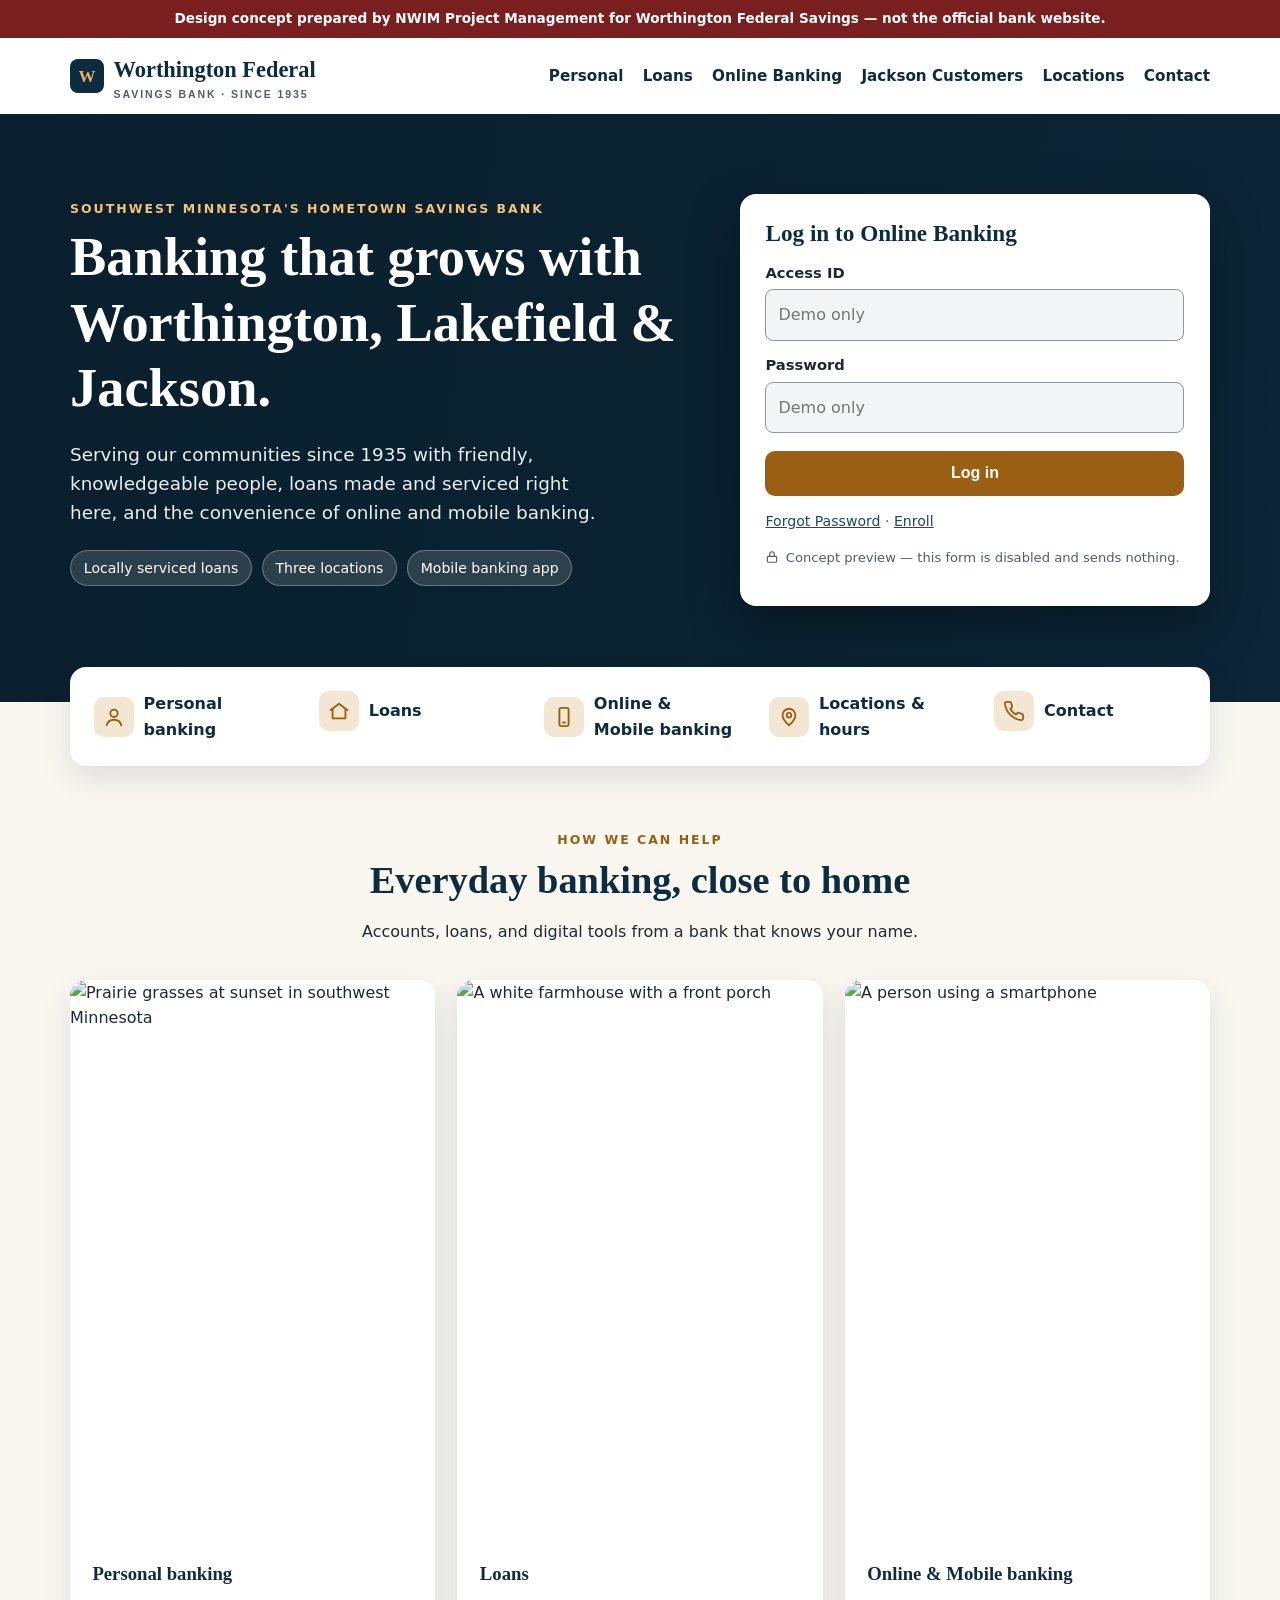
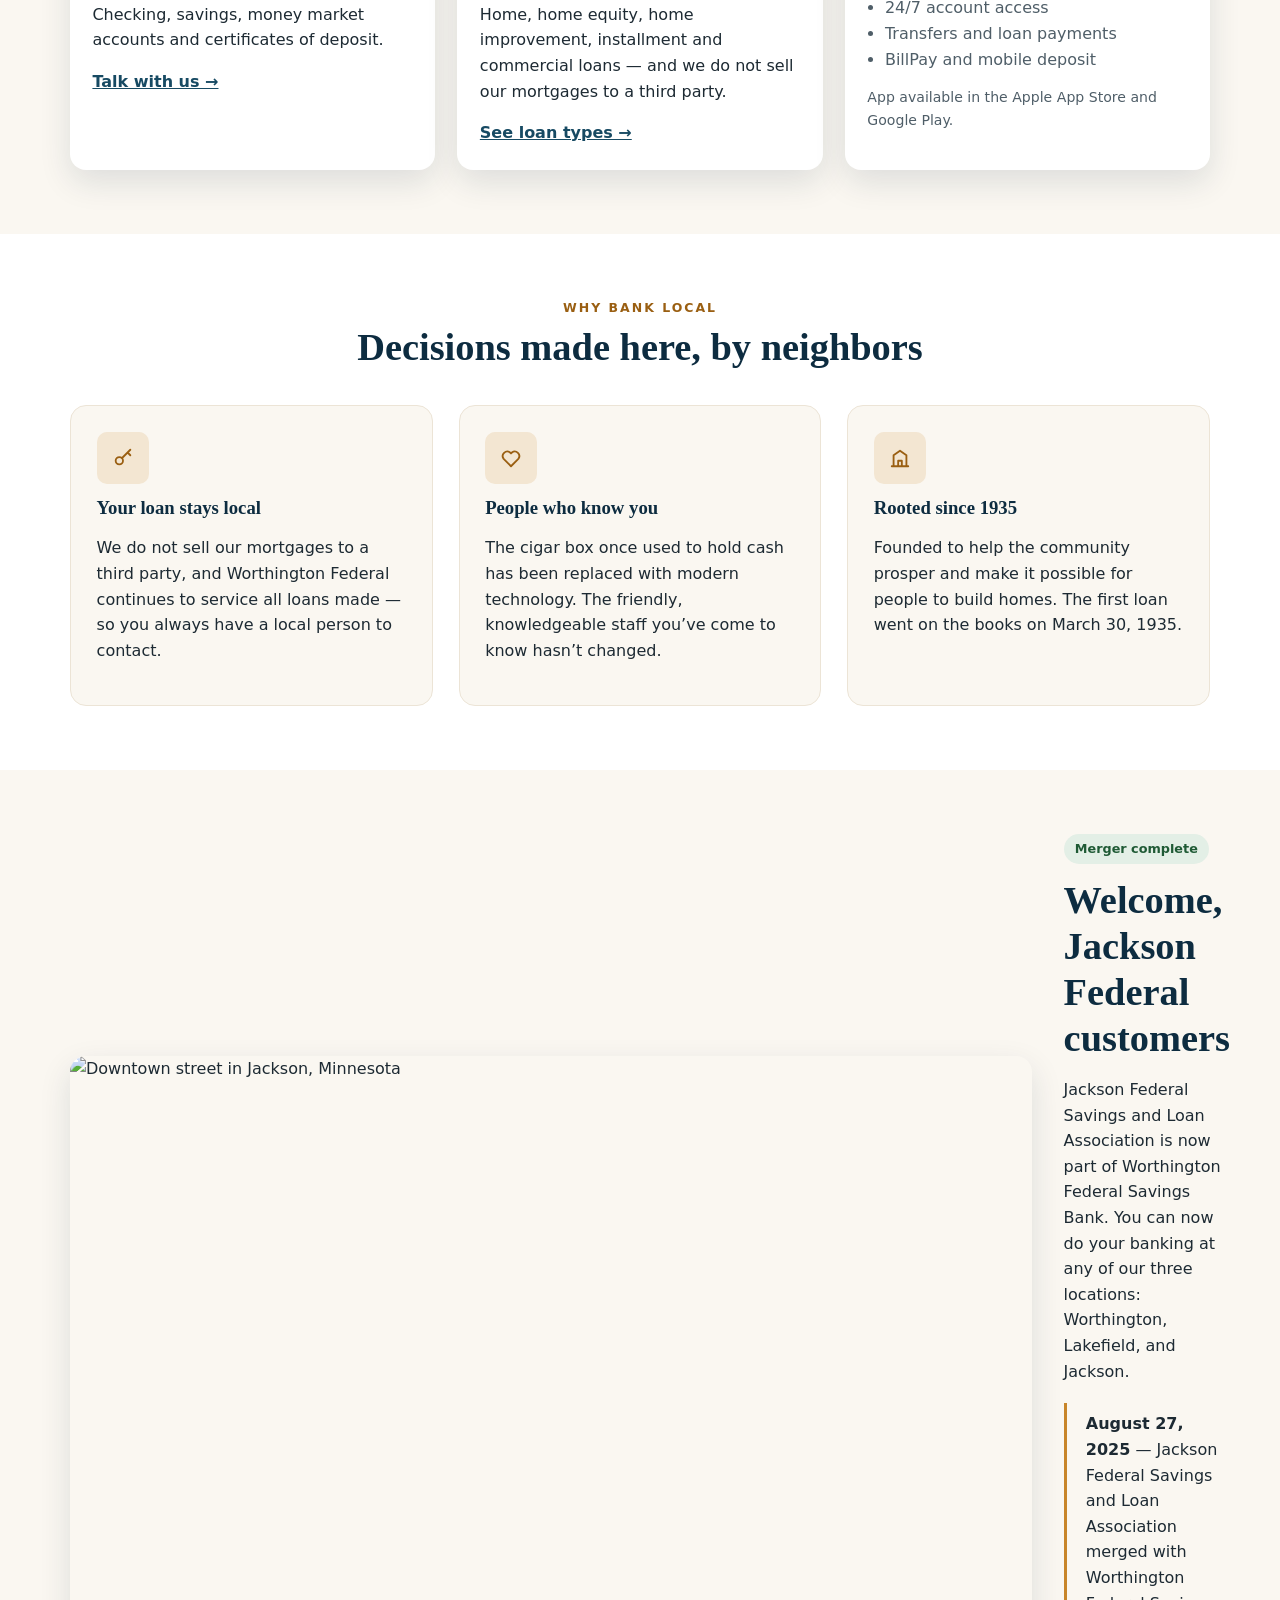
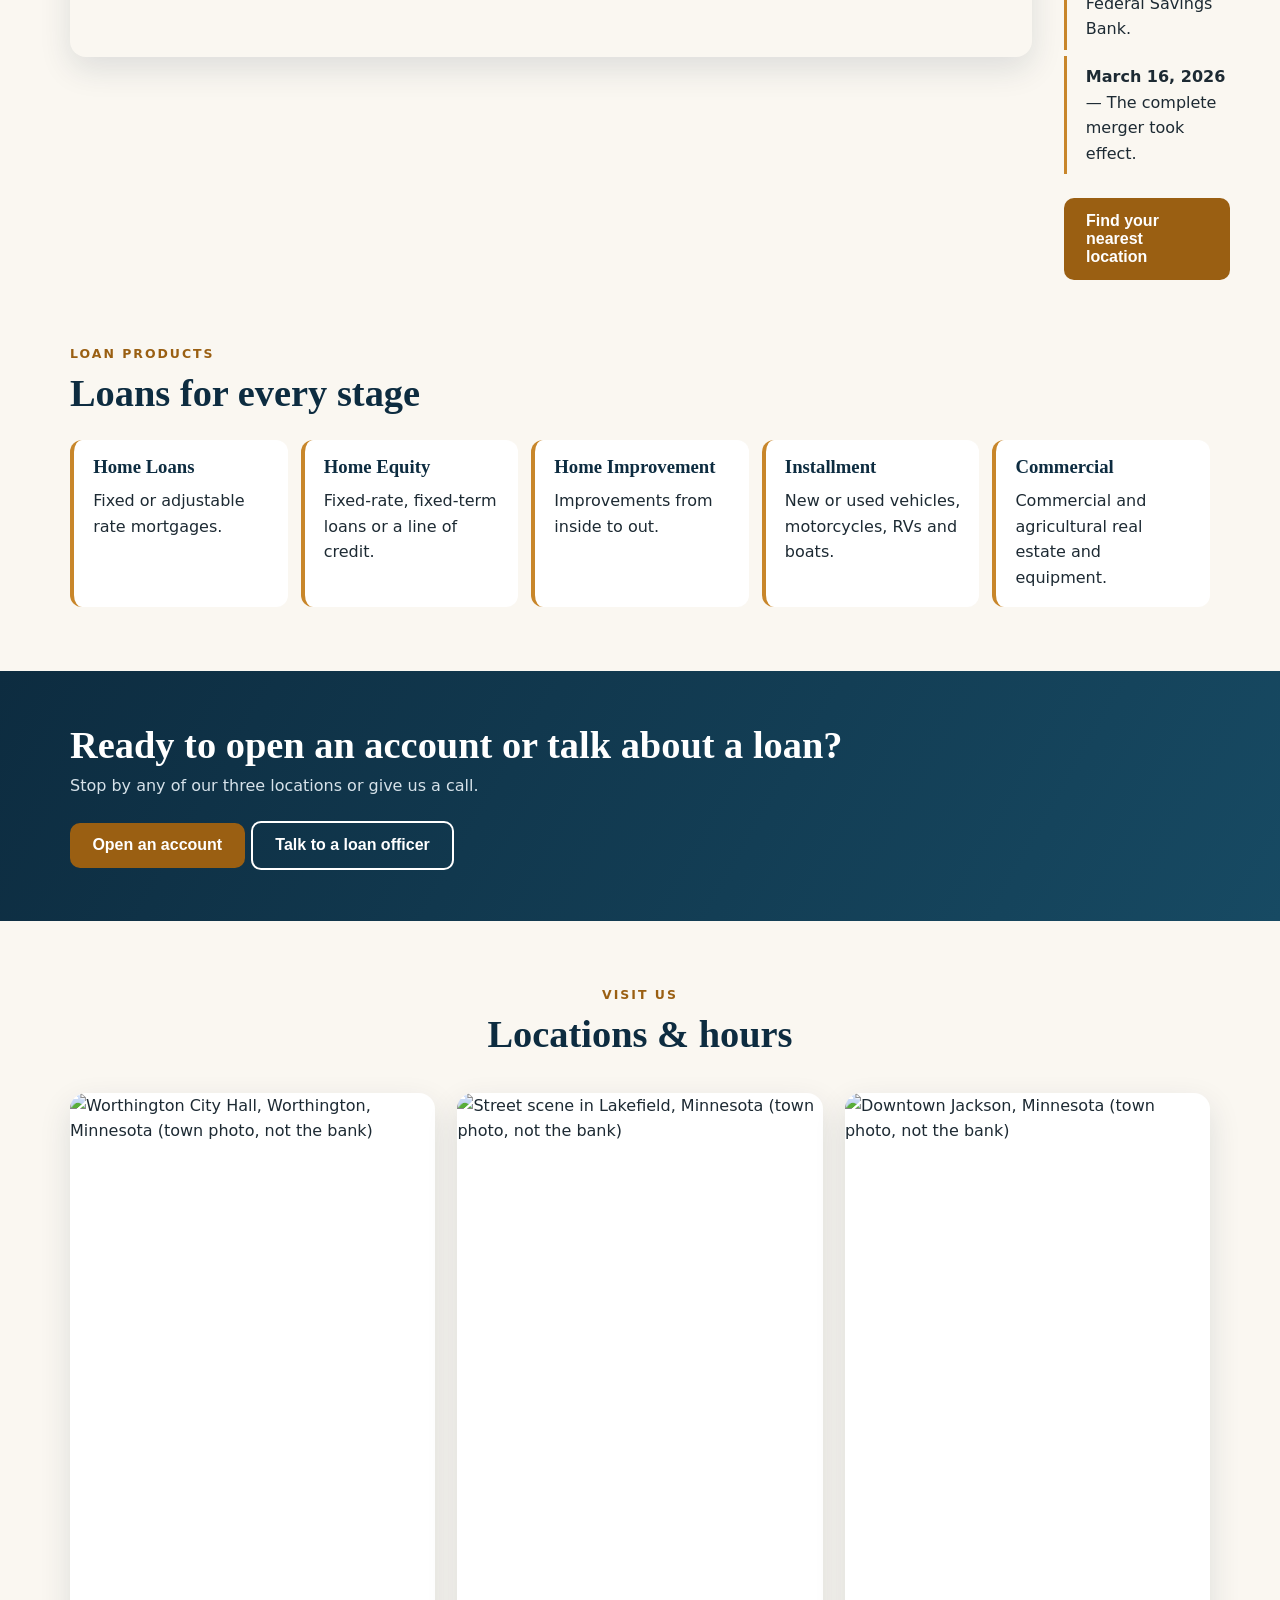
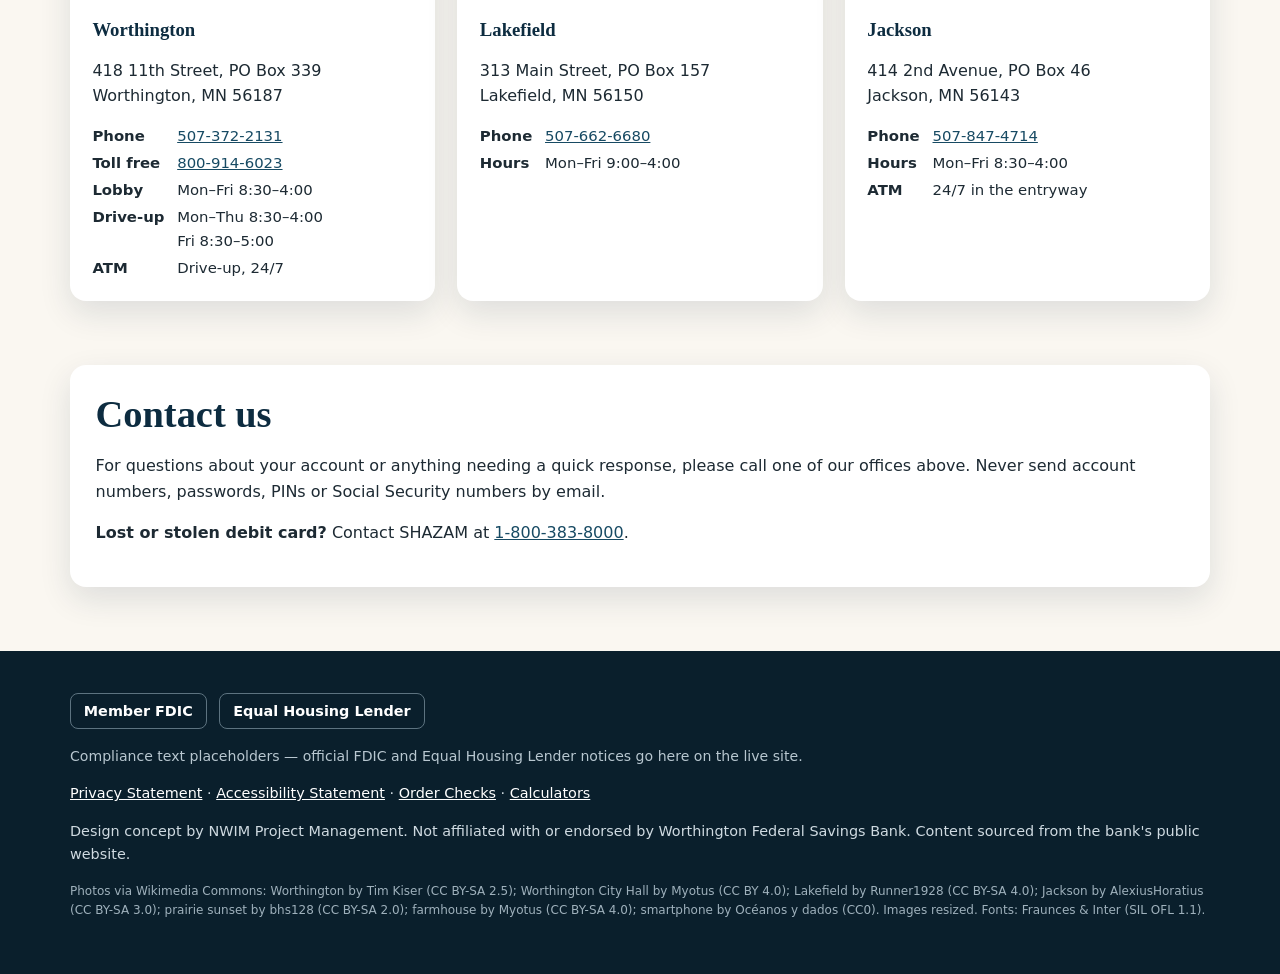
==== index.html @ 4e434bd3 "Add Worthington Federal Savings static design concept Static site (no build step): page, styles, dem" ====
<!doctype html><html lang="en"><head><meta charset="utf-8"><meta name="viewport" content="width=device-width,initial-scale=1">
<meta name="robots" content="noindex,nofollow"><title>Worthington Federal Savings Bank — Design Concept</title>
<link rel="preload" href="fonts/fraunces-700.woff2" as="font" type="font/woff2" crossorigin><link rel="stylesheet" href="style.css"></head><body>
<div class="concept" role="note">Design concept prepared by NWIM Project Management for Worthington Federal Savings — not the official bank website.</div>
<header><div class="wrap"><a class="mark" href="#top"><svg width="34" height="34" viewBox="0 0 34 34" aria-hidden="true"><rect width="34" height="34" rx="8" fill="#0d2c40"/><text x="17" y="23" text-anchor="middle" font-family="Georgia,serif" font-size="17" font-weight="700" fill="#e9b25c">W</text></svg><span>Worthington Federal<small>Savings Bank · Since 1935</small></span></a>
<nav aria-label="Main"><a href="#personal">Personal</a><a href="#loans">Loans</a><a href="#online">Online Banking</a><a href="#jackson">Jackson Customers</a><a href="#locations">Locations</a><a href="#contact">Contact</a></nav></div></header>
<main id="top">
<div class="hero"><div class="wrap"><div><p class="eyebrow">Southwest Minnesota's hometown savings bank</p><h1>Banking that grows with Worthington, Lakefield &amp; Jackson.</h1>
<p class="lead">Serving our communities since 1935 with friendly, knowledgeable people, loans made and serviced right here, and the convenience of online and mobile banking.</p>
<ul class="pills"><li>Locally serviced loans</li><li>Three locations</li><li>Mobile banking app</li></ul></div>
<form class="card" id="login" aria-labelledby="lh" action="#" autocomplete="off" novalidate><h2 id="lh">Log in to Online Banking</h2>
<label for="aid">Access ID</label><input id="aid" name="aid" disabled placeholder="Demo only">
<label for="pw">Password</label><input id="pw" type="password" disabled placeholder="Demo only">
<button type="submit">Log in</button>
<p class="msg" id="msg" role="status" hidden>Demo only — in the live site this connects to your existing online banking provider.</p>
<p class="small"><a href="#online">Forgot Password</a> · <a href="#online">Enroll</a></p>
<p class="lock"><svg width="14" height="14" viewBox="0 0 24 24" fill="none" stroke="currentColor" stroke-width="2" aria-hidden="true"><rect x="4" y="11" width="16" height="10" rx="2"/><path d="M8 11V7a4 4 0 018 0v4"/></svg>Concept preview — this form is disabled and sends nothing.</p></form></div></div>
<section class="quick" aria-label="Quick links"><div class="wrap"><ul>
<li><a href="#personal"><span class="ic" aria-hidden="true"><svg width="22" height="22" viewBox="0 0 24 24" fill="none" stroke="currentColor" stroke-width="2" stroke-linecap="round" stroke-linejoin="round"><circle cx="12" cy="8" r="4"/><path d="M4 21c1-4 4-6 8-6s7 2 8 6"/></svg></span>Personal banking</a></li><li><a href="#loans"><span class="ic" aria-hidden="true"><svg width="22" height="22" viewBox="0 0 24 24" fill="none" stroke="currentColor" stroke-width="2" stroke-linecap="round" stroke-linejoin="round"><path d="M3 11l9-7 9 7"/><path d="M5 10v10h14V10"/></svg></span>Loans</a></li><li><a href="#online"><span class="ic" aria-hidden="true"><svg width="22" height="22" viewBox="0 0 24 24" fill="none" stroke="currentColor" stroke-width="2" stroke-linecap="round" stroke-linejoin="round"><rect x="7" y="2" width="10" height="20" rx="2"/><path d="M11 18h2"/></svg></span>Online &amp; Mobile banking</a></li><li><a href="#locations"><span class="ic" aria-hidden="true"><svg width="22" height="22" viewBox="0 0 24 24" fill="none" stroke="currentColor" stroke-width="2" stroke-linecap="round" stroke-linejoin="round"><path d="M12 21s-7-6-7-11a7 7 0 0114 0c0 5-7 11-7 11z"/><circle cx="12" cy="10" r="2.5"/></svg></span>Locations &amp; hours</a></li><li><a href="#contact"><span class="ic" aria-hidden="true"><svg width="22" height="22" viewBox="0 0 24 24" fill="none" stroke="currentColor" stroke-width="2" stroke-linecap="round" stroke-linejoin="round"><path d="M22 16.9v3a2 2 0 01-2.2 2 19.8 19.8 0 01-8.6-3.1 19.5 19.5 0 01-6-6A19.8 19.8 0 012.1 4.2 2 2 0 014.1 2h3a2 2 0 012 1.7c.1.9.4 1.8.7 2.7a2 2 0 01-.5 2.1L8 9.8a16 16 0 006 6l1.3-1.3a2 2 0 012.1-.4c.9.3 1.8.6 2.7.7a2 2 0 011.7 2z"/></svg></span>Contact</a></li></ul></div></section>
<section id="personal"><div class="wrap"><div class="center"><p class="eyebrow">How we can help</p><h2>Everyday banking, close to home</h2><p>Accounts, loans, and digital tools from a bank that knows your name.</p></div>
<div class="cards">
<article class="pcard"><img src="images/personal.webp" alt="Prairie grasses at sunset in southwest Minnesota" width="900" height="563" loading="lazy"><div><h3>Personal banking</h3><p>Checking, savings, money market accounts and certificates of deposit.</p><a href="#contact">Talk with us →</a></div></article>
<article class="pcard" id="loans"><img src="images/home.webp" alt="A white farmhouse with a front porch" width="900" height="563" loading="lazy"><div><h3>Loans</h3><p>Home, home equity, home improvement, installment and commercial loans — and we do not sell our mortgages to a third party.</p><a href="#loan-list">See loan types →</a></div></article>
<article class="pcard" id="online"><img src="images/phone.webp" alt="A person using a smartphone" width="900" height="563" loading="lazy"><div><h3>Online &amp; Mobile banking</h3><ul><li>24/7 account access</li><li>Transfers and loan payments</li><li>BillPay and mobile deposit</li></ul><p class="small">App available in the Apple App Store and Google Play.</p></div></article>
</div></div></section>
<section class="why" aria-labelledby="wh"><div class="wrap"><div class="center"><p class="eyebrow">Why bank local</p><h2 id="wh">Decisions made here, by neighbors</h2></div><div class="grid3">
<div class="pt"><span class="ic" aria-hidden="true"><svg width="22" height="22" viewBox="0 0 24 24" fill="none" stroke="currentColor" stroke-width="2" stroke-linecap="round" stroke-linejoin="round"><circle cx="8" cy="15" r="4"/><path d="M11 12l9-9M17 6l3 3"/></svg></span><h3>Your loan stays local</h3><p>We do not sell our mortgages to a third party, and Worthington Federal continues to service all loans made — so you always have a local person to contact.</p></div>
<div class="pt"><span class="ic" aria-hidden="true"><svg width="22" height="22" viewBox="0 0 24 24" fill="none" stroke="currentColor" stroke-width="2" stroke-linecap="round" stroke-linejoin="round"><path d="M12 21l-8-8a5 5 0 017-7l1 1 1-1a5 5 0 017 7z"/></svg></span><h3>People who know you</h3><p>The cigar box once used to hold cash has been replaced with modern technology. The friendly, knowledgeable staff you’ve come to know hasn’t changed.</p></div>
<div class="pt"><span class="ic" aria-hidden="true"><svg width="22" height="22" viewBox="0 0 24 24" fill="none" stroke="currentColor" stroke-width="2" stroke-linecap="round" stroke-linejoin="round"><path d="M3 21h18M5 21V9l7-5 7 5v12M10 21v-6h4v6"/></svg></span><h3>Rooted since 1935</h3><p>Founded to help the community prosper and make it possible for people to build homes. The first loan went on the books on March 30, 1935.</p></div></div></div></section>
<section class="merger" id="jackson"><div class="wrap split"><img src="images/jackson.webp" alt="Downtown street in Jackson, Minnesota" width="1200" height="601" loading="lazy"><div>
<span class="badge">Merger complete</span><h2>Welcome, Jackson Federal customers</h2><p>Jackson Federal Savings and Loan Association is now part of Worthington Federal Savings Bank. You can now do your banking at any of our three locations: Worthington, Lakefield, and Jackson.</p>
<ol class="timeline"><li><b>August 27, 2025</b> — Jackson Federal Savings and Loan Association merged with Worthington Federal Savings Bank.</li><li><b>March 16, 2026</b> — The complete merger took effect.</li></ol>
<a class="btn" href="#locations">Find your nearest location</a></div></div></section>
<section id="loan-list" class="pt0"><div class="wrap"><p class="eyebrow">Loan products</p><h2>Loans for every stage</h2><div class="loans">
<div><h3>Home Loans</h3>Fixed or adjustable rate mortgages.</div><div><h3>Home Equity</h3>Fixed-rate, fixed-term loans or a line of credit.</div><div><h3>Home Improvement</h3>Improvements from inside to out.</div><div><h3>Installment</h3>New or used vehicles, motorcycles, RVs and boats.</div><div><h3>Commercial</h3>Commercial and agricultural real estate and equipment.</div></div></div></section>
<div class="cta"><div class="wrap"><div><h2>Ready to open an account or talk about a loan?</h2><p>Stop by any of our three locations or give us a call.</p></div><div><a class="btn" href="#contact">Open an account</a><a class="btn ghost" href="#contact">Talk to a loan officer</a></div></div></div>
<section id="locations"><div class="wrap"><div class="center"><p class="eyebrow">Visit us</p><h2>Locations &amp; hours</h2></div><div class="cards">
<article class="loc"><img src="images/worthington.webp" alt="Worthington City Hall, Worthington, Minnesota (town photo, not the bank)" width="900" height="506" loading="lazy"><div class="b"><h3>Worthington</h3><p>418 11th Street, PO Box 339<br>Worthington, MN 56187</p><dl><dt>Phone</dt><dd><a href="tel:5073722131">507-372-2131</a></dd><dt>Toll free</dt><dd><a href="tel:8009146023">800-914-6023</a></dd><dt>Lobby</dt><dd>Mon–Fri 8:30–4:00</dd><dt>Drive-up</dt><dd>Mon–Thu 8:30–4:00<br>Fri 8:30–5:00</dd><dt>ATM</dt><dd>Drive-up, 24/7</dd></dl></div></article>
<article class="loc"><img src="images/lakefield.webp" alt="Street scene in Lakefield, Minnesota (town photo, not the bank)" width="900" height="506" loading="lazy"><div class="b"><h3>Lakefield</h3><p>313 Main Street, PO Box 157<br>Lakefield, MN 56150</p><dl><dt>Phone</dt><dd><a href="tel:5076626680">507-662-6680</a></dd><dt>Hours</dt><dd>Mon–Fri 9:00–4:00</dd></dl></div></article>
<article class="loc"><img src="images/jackson.webp" alt="Downtown Jackson, Minnesota (town photo, not the bank)" width="900" height="506" loading="lazy"><div class="b"><h3>Jackson</h3><p>414 2nd Avenue, PO Box 46<br>Jackson, MN 56143</p><dl><dt>Phone</dt><dd><a href="tel:5078474714">507-847-4714</a></dd><dt>Hours</dt><dd>Mon–Fri 8:30–4:00</dd><dt>ATM</dt><dd>24/7 in the entryway</dd></dl></div></article>
</div></div></section>
<section id="contact" class="contact pt0"><div class="wrap"><div class="box"><h2>Contact us</h2><p>For questions about your account or anything needing a quick response, please call one of our offices above. Never send account numbers, passwords, PINs or Social Security numbers by email.</p><p><b>Lost or stolen debit card?</b> Contact SHAZAM at <a href="tel:18003838000">1-800-383-8000</a>.</p></div></div></section>
</main>
<footer><div class="wrap"><div class="comp"><span>Member FDIC</span><span>Equal Housing Lender</span></div><p class="small">Compliance text placeholders — official FDIC and Equal Housing Lender notices go here on the live site.</p>
<p><a href="#top">Privacy Statement</a> · <a href="#top">Accessibility Statement</a> · <a href="#top">Order Checks</a> · <a href="#top">Calculators</a></p>
<p>Design concept by NWIM Project Management. Not affiliated with or endorsed by Worthington Federal Savings Bank. Content sourced from the bank's public website.</p>
<p class="credits">Photos via Wikimedia Commons: Worthington by Tim Kiser (CC BY-SA 2.5); Worthington City Hall by Myotus (CC BY 4.0); Lakefield by Runner1928 (CC BY-SA 4.0); Jackson by AlexiusHoratius (CC BY-SA 3.0); prairie sunset by bhs128 (CC BY-SA 2.0); farmhouse by Myotus (CC BY-SA 4.0); smartphone by Océanos y dados (CC0). Images resized. Fonts: Fraunces &amp; Inter (SIL OFL 1.1).</p></div></footer>
<script src="demo.js"></script></body></html>
---- style.css ----
@font-face{font-family:Fraunces;font-weight:600;font-display:swap;src:url(fonts/fraunces-600.woff2) format("woff2")}
@font-face{font-family:Fraunces;font-weight:700;font-display:swap;src:url(fonts/fraunces-700.woff2) format("woff2")}
@font-face{font-family:Inter;font-weight:400;font-display:swap;src:url(fonts/inter-400.woff2) format("woff2")}
@font-face{font-family:Inter;font-weight:600;font-display:swap;src:url(fonts/inter-600.woff2) format("woff2")}
@font-face{font-family:Inter;font-weight:700;font-display:swap;src:url(fonts/inter-700.woff2) format("woff2")}
:root{--navy:#0d2c40;--navy2:#174a63;--gold:#c8862a;--gold-d:#9a5f12;--cream:#faf7f1;--ink:#1d2a33;--muted:#4f5e68;--r:16px;--sh:0 12px 32px rgba(13,44,64,.12)}
*{box-sizing:border-box}html{scroll-behavior:smooth}body{margin:0;font-family:Inter,system-ui,sans-serif;color:var(--ink);line-height:1.6;background:var(--cream)}
img{max-width:100%;display:block}a{color:var(--navy2)}
h1,h2,h3{font-family:Fraunces,Georgia,serif;color:var(--navy);line-height:1.2;margin:0 0 .6rem}h2{font-size:clamp(1.7rem,4vw,2.4rem)}
.wrap{max-width:1180px;margin:auto;padding:0 1.25rem}
.eyebrow{font-size:.78rem;letter-spacing:.16em;text-transform:uppercase;font-weight:700;color:var(--gold-d);margin:0 0 .4rem}
.concept{background:#7a1f1f;color:#fff;text-align:center;padding:.5rem 1rem;font-size:.85rem;font-weight:600;position:sticky;top:0;z-index:20}
header{background:#fff;box-shadow:0 1px 0 #e6e0d4}header .wrap{display:flex;flex-wrap:wrap;justify-content:space-between;align-items:center;padding:.9rem 1.25rem;gap:.6rem}
.mark{font-family:Fraunces,serif;font-size:1.4rem;color:var(--navy);font-weight:700;text-decoration:none;display:flex;align-items:center;gap:.6rem}.mark svg{flex:none}
.mark small{display:block;font:600 .66rem Inter,sans-serif;letter-spacing:.18em;color:var(--muted);text-transform:uppercase}
nav{display:flex;flex-wrap:wrap;gap:.25rem 1.2rem}nav a{text-decoration:none;font-weight:600;color:var(--navy);font-size:.95rem}nav a:hover{color:var(--gold-d)}
.hero{position:relative;color:#fff;padding:3.5rem 0 4rem;background:var(--navy) url(images/hero.webp) center/cover no-repeat}
.hero::before{content:"";position:absolute;inset:0;background:linear-gradient(100deg,rgba(9,30,44,.92) 0%,rgba(9,30,44,.75) 55%,rgba(9,30,44,.45) 100%)}
.hero .wrap{position:relative;display:grid;gap:2.2rem}.hero h1{color:#fff;font-size:clamp(2.1rem,6vw,3.4rem)}.hero p.lead{font-size:1.15rem;max-width:34rem;color:#e8eef2}
.hero .eyebrow{color:#f2c27a}.pills{display:flex;flex-wrap:wrap;gap:.6rem;margin-top:1.4rem;padding:0;list-style:none}.pills li{background:rgba(255,255,255,.14);border:1px solid rgba(255,255,255,.3);padding:.35rem .8rem;border-radius:99px;font-size:.88rem}
.card{background:#fff;color:var(--ink);border-radius:var(--r);padding:1.6rem;box-shadow:0 20px 50px rgba(0,0,0,.35)}
.card h2{font-size:1.45rem}label{display:block;font-weight:600;margin:.8rem 0 .3rem;font-size:.92rem}
input{width:100%;padding:.75rem;border:1px solid #8a99a3;border-radius:8px;font:inherit;background:#f3f5f6}
.btn,button{display:inline-block;margin-top:1.1rem;padding:.85rem 1.4rem;background:var(--gold-d);color:#fff;border:0;border-radius:10px;font:700 1rem Inter,sans-serif;cursor:pointer;text-decoration:none}
button{width:100%}.btn:hover,button:hover{background:#7d4c0d}.btn.ghost{background:transparent;border:2px solid #fff}
:focus-visible{outline:3px solid #f2c14e;outline-offset:2px}
.msg{background:#fff4d6;border:1px solid #c99a1a;padding:.75rem;border-radius:8px;margin-top:.8rem;font-size:.92rem}.small{font-size:.88rem;color:var(--muted)}
.lock{display:flex;gap:.4rem;align-items:center;font-size:.82rem;color:var(--muted);margin-top:.8rem}
section{padding:4rem 0}.center{text-align:center;max-width:44rem;margin:0 auto 2.2rem}
.quick{margin-top:-2.2rem;position:relative;z-index:2;padding:0}.quick ul{list-style:none;margin:0;padding:.6rem;background:#fff;border-radius:var(--r);box-shadow:var(--sh);display:grid;grid-template-columns:repeat(auto-fit,minmax(150px,1fr));gap:.3rem}
.quick a{display:flex;align-items:center;gap:.6rem;padding:.9rem;border-radius:10px;text-decoration:none;font-weight:600;color:var(--navy)}.quick a:hover{background:#f3eee4}
.ic{width:40px;height:40px;border-radius:10px;background:#f3e6d2;color:var(--gold-d);display:grid;place-items:center;flex:none}
.cards{display:grid;gap:1.4rem;grid-template-columns:repeat(auto-fit,minmax(260px,1fr))}
.pcard{background:#fff;border-radius:var(--r);overflow:hidden;box-shadow:var(--sh);display:flex;flex-direction:column}.pcard img{aspect-ratio:16/10;object-fit:cover;width:100%}
.pcard div{padding:1.3rem 1.4rem 1.5rem}.pcard ul{padding-left:1.1rem;margin:.4rem 0 0;color:var(--muted)}.pcard a{font-weight:700}
.why{background:#fff}.why .grid3{display:grid;gap:1.6rem;grid-template-columns:repeat(auto-fit,minmax(240px,1fr))}
.why .pt{padding:1.6rem;border-radius:var(--r);background:var(--cream);border:1px solid #ece4d6}.why .ic{width:52px;height:52px;margin-bottom:.8rem}
.merger .split{display:grid;gap:2rem;align-items:center}.merger img{border-radius:var(--r);box-shadow:var(--sh);aspect-ratio:16/10;object-fit:cover;width:100%}
.badge{display:inline-block;background:#e3efe6;color:#1f5a35;font-weight:700;font-size:.8rem;padding:.3rem .7rem;border-radius:99px;margin-bottom:.8rem}
.timeline{list-style:none;padding:0;margin:1.2rem 0 0}.timeline li{padding:.5rem 0 .5rem 1.2rem;border-left:3px solid var(--gold);margin-bottom:.4rem}
.loans{display:grid;gap:.8rem;grid-template-columns:repeat(auto-fit,minmax(200px,1fr));margin-top:1.5rem}.loans div{background:#fff;border-radius:12px;padding:1rem 1.2rem;border-left:4px solid var(--gold)}
.loc{background:#fff;border-radius:var(--r);overflow:hidden;box-shadow:var(--sh)}.loc img{aspect-ratio:16/9;object-fit:cover;width:100%}.loc .b{padding:1.3rem 1.4rem}
.loc dl{margin:.6rem 0 0;display:grid;grid-template-columns:auto 1fr;gap:.2rem .8rem;font-size:.93rem}.loc dt{font-weight:700}.loc dd{margin:0}
.cta{background:linear-gradient(120deg,var(--navy),var(--navy2));color:#fff;padding:3.2rem 0}.cta .wrap{display:flex;flex-wrap:wrap;gap:1.4rem;justify-content:space-between;align-items:center}.cta h2{color:#fff;margin:0}.cta p{margin:.3rem 0 0;color:#d6e2ea}
.cta .btn{margin:0 .4rem 0 0}
.contact .box{background:#fff;border-radius:var(--r);padding:1.6rem;box-shadow:var(--sh)}
footer{background:#0a1f2c;color:#cfdae1;padding:2.6rem 0;font-size:.9rem}footer a{color:#fff}footer .comp{display:flex;flex-wrap:wrap;gap:.8rem;margin-bottom:1rem}
footer .comp span{border:1px solid #5d7380;padding:.35rem .8rem;border-radius:8px;font-weight:700;color:#fff}.credits{font-size:.75rem;color:#9fb1bc;margin-top:1rem}.credits a{color:#c9d6de}
@media(min-width:880px){.hero{padding:5rem 0 6rem}.hero .wrap{grid-template-columns:1.35fr 1fr;align-items:center}.merger .split{grid-template-columns:1fr 1fr}}
@media(prefers-reduced-motion:reduce){html{scroll-behavior:auto}}
.pt0{padding-top:0}
footer .small{color:#b8c7d0}
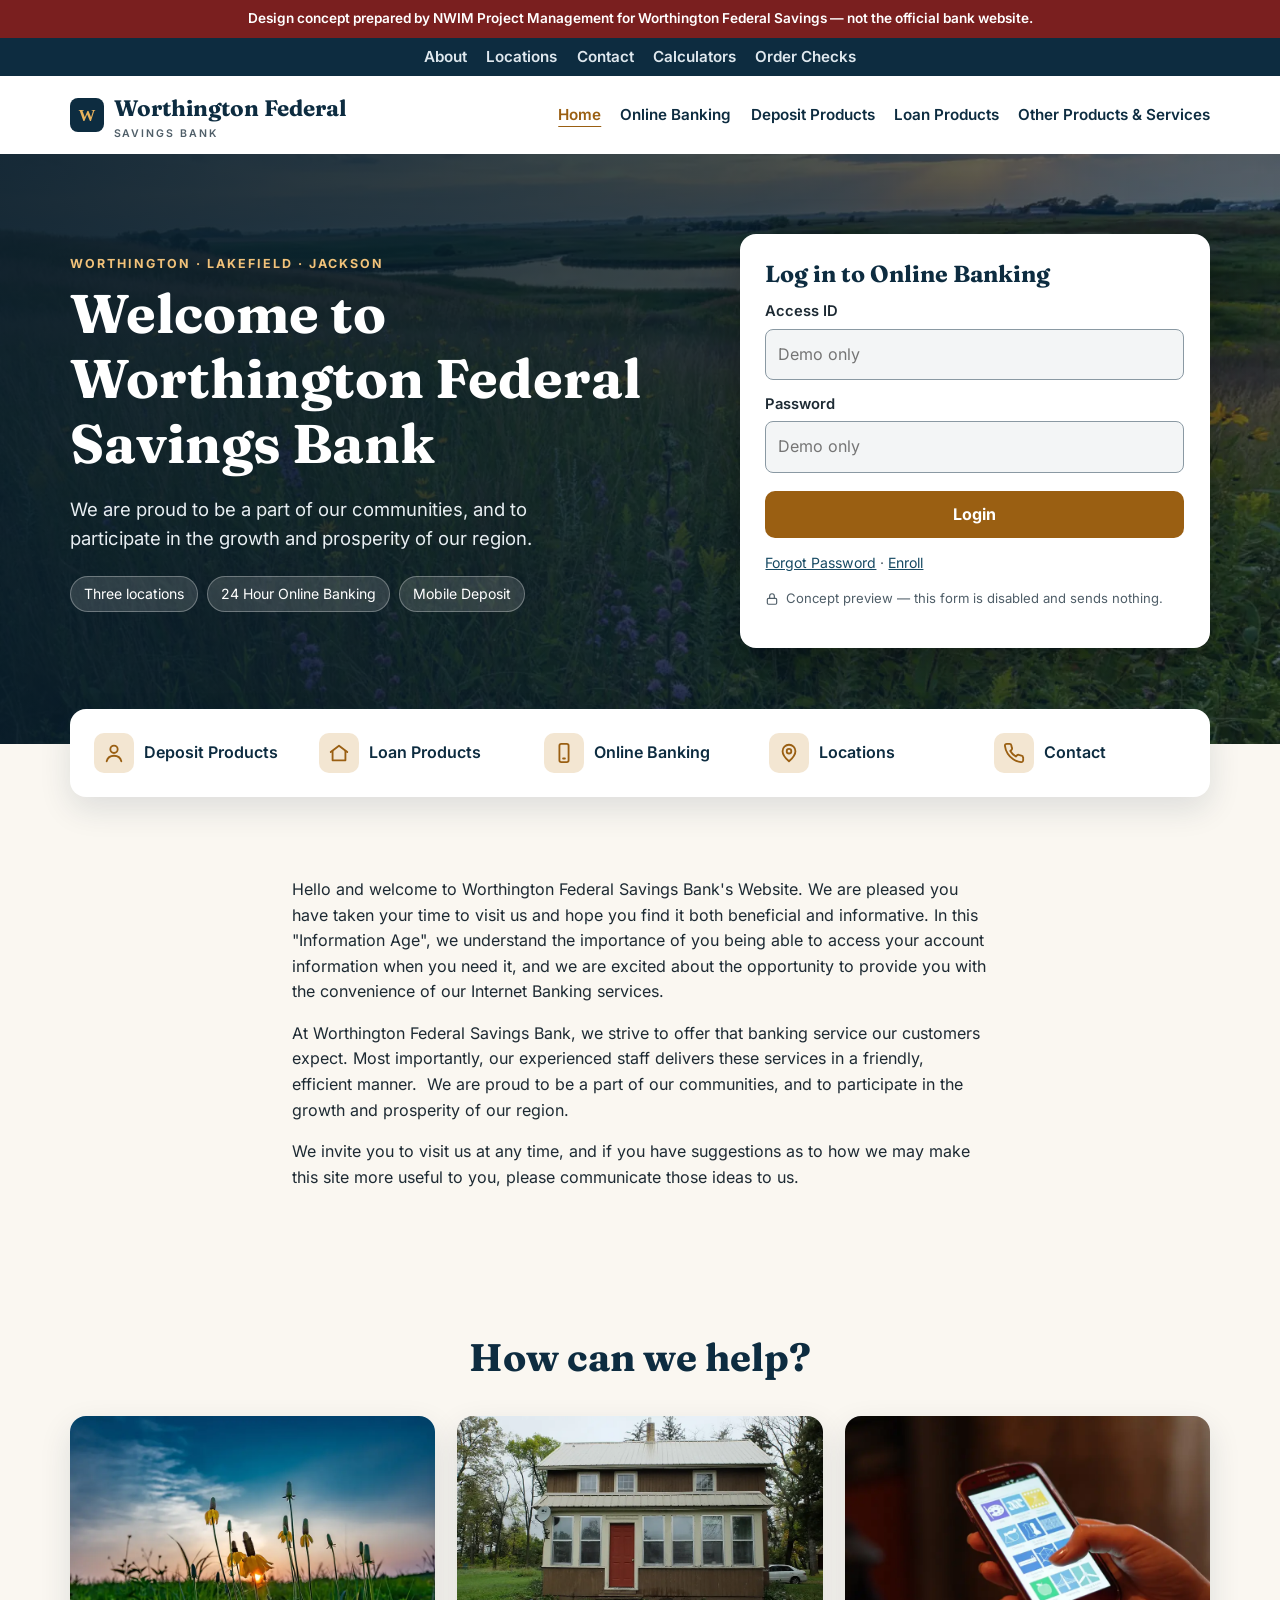
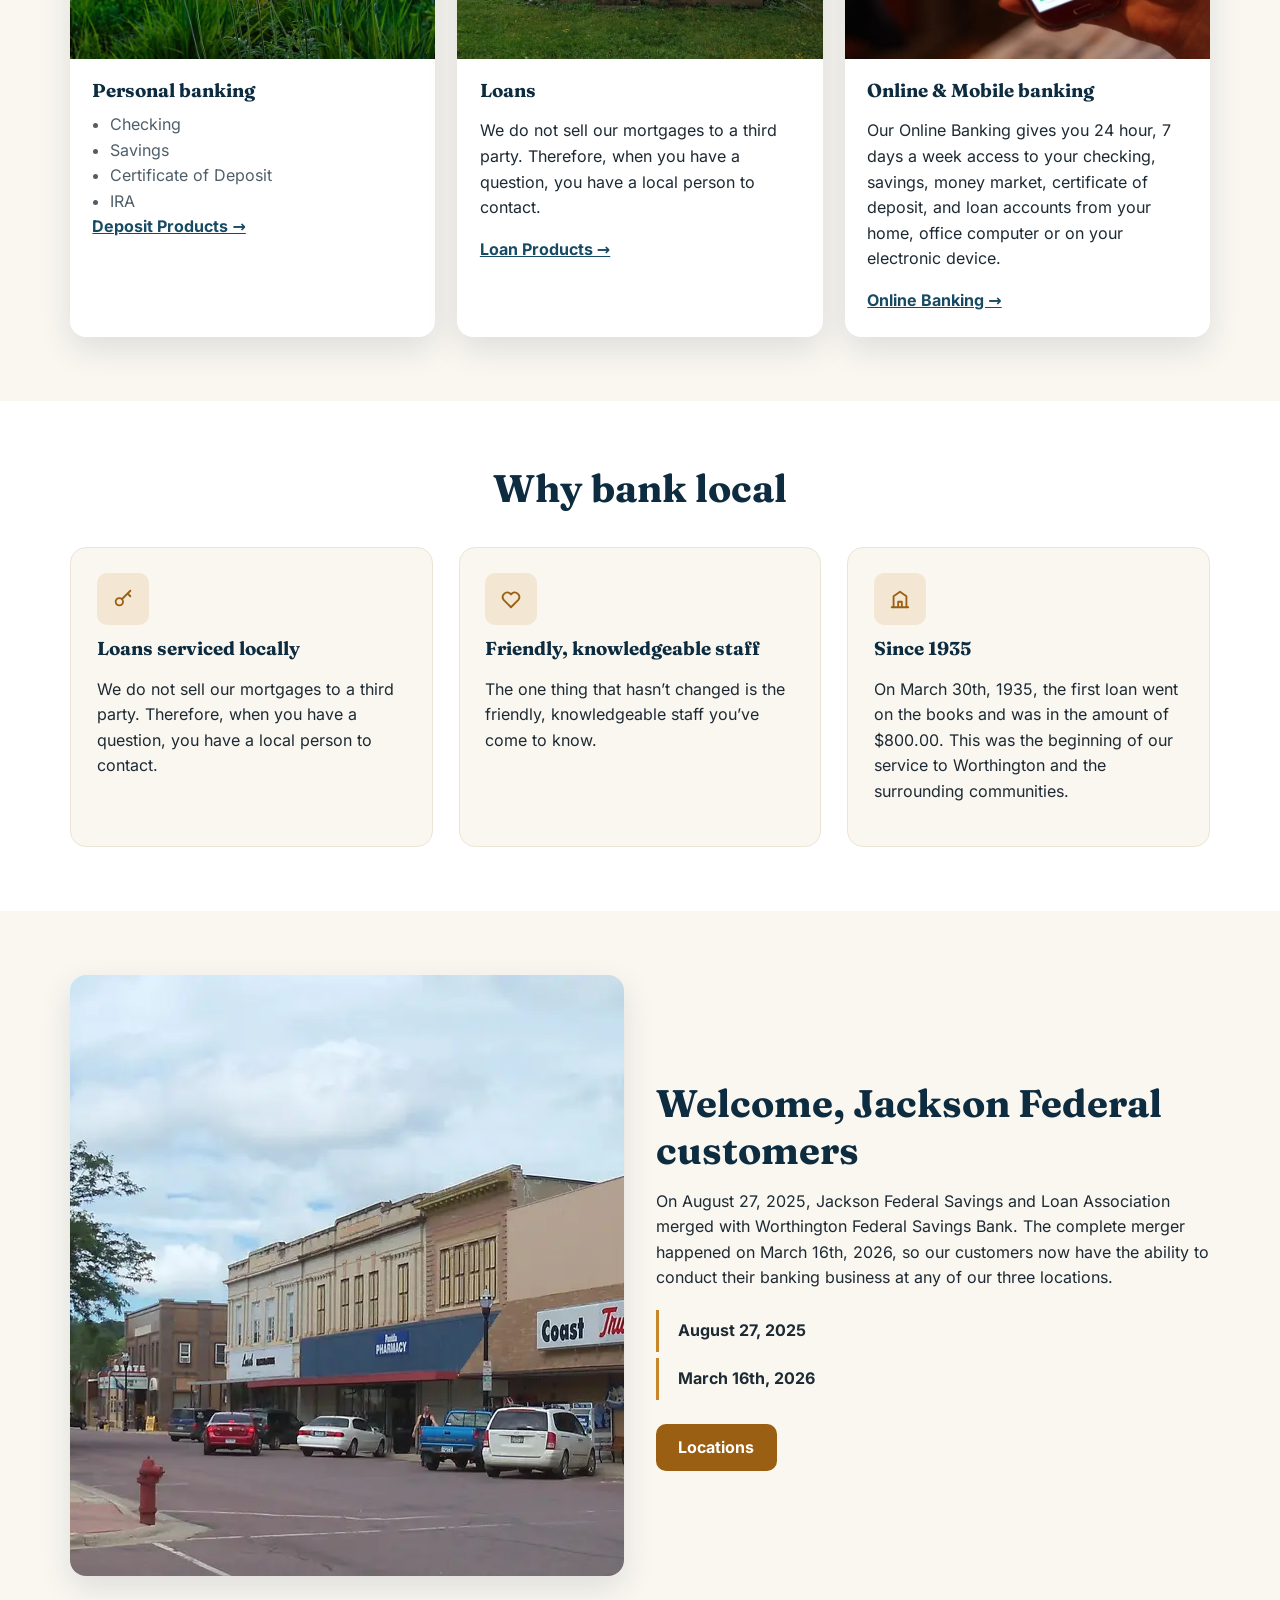
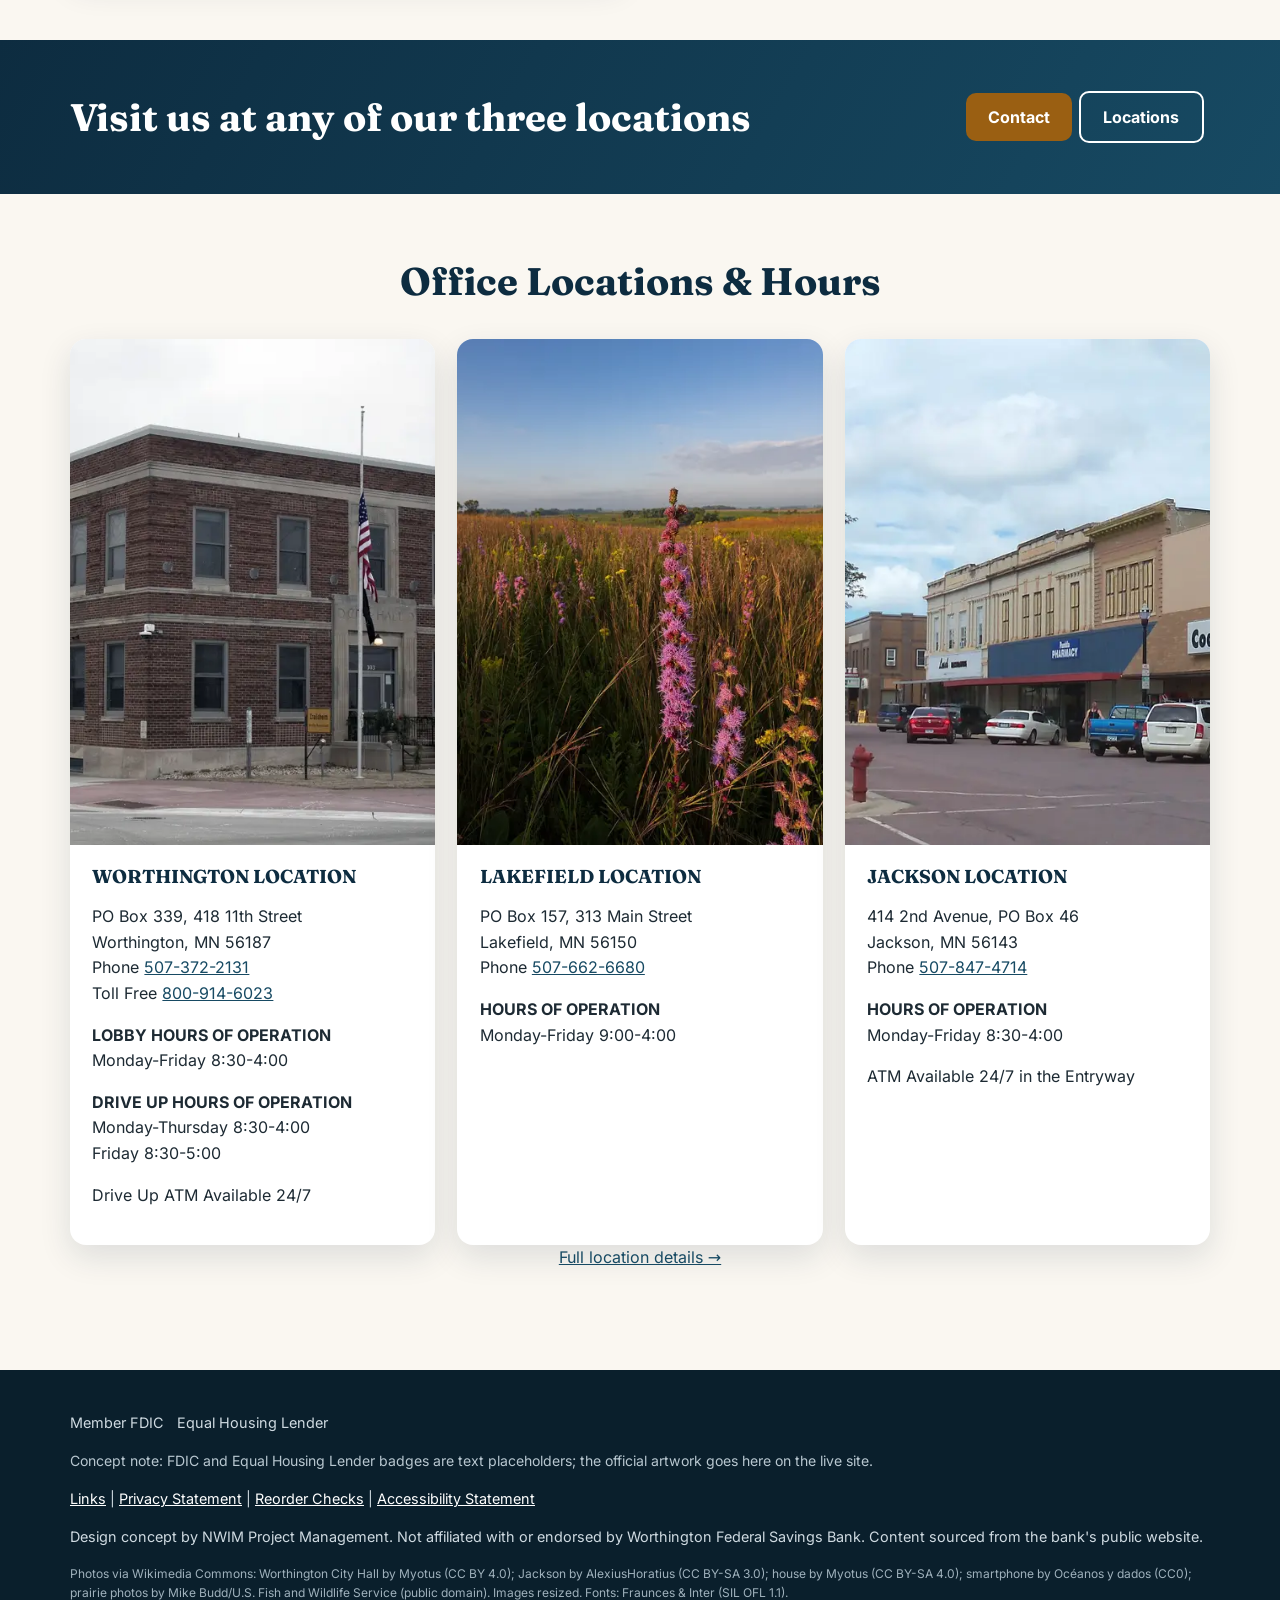
==== commit 03e0e8eb: "Concept v2: multi-page site, verbatim bank copy, single dropdown calculator Co-Authored-By: Claude O" ====
--- a/index.html
+++ b/index.html
@@ -1,48 +1,52 @@
 <!doctype html><html lang="en"><head><meta charset="utf-8"><meta name="viewport" content="width=device-width,initial-scale=1">
-<meta name="robots" content="noindex,nofollow"><title>Worthington Federal Savings Bank — Design Concept</title>
+<meta name="robots" content="noindex,nofollow"><title>Home — Worthington Federal Savings Bank (Design Concept)</title>
 <link rel="preload" href="fonts/fraunces-700.woff2" as="font" type="font/woff2" crossorigin><link rel="stylesheet" href="style.css"></head><body>
 <div class="concept" role="note">Design concept prepared by NWIM Project Management for Worthington Federal Savings — not the official bank website.</div>
-<header><div class="wrap"><a class="mark" href="#top"><svg width="34" height="34" viewBox="0 0 34 34" aria-hidden="true"><rect width="34" height="34" rx="8" fill="#0d2c40"/><text x="17" y="23" text-anchor="middle" font-family="Georgia,serif" font-size="17" font-weight="700" fill="#e9b25c">W</text></svg><span>Worthington Federal<small>Savings Bank · Since 1935</small></span></a>
-<nav aria-label="Main"><a href="#personal">Personal</a><a href="#loans">Loans</a><a href="#online">Online Banking</a><a href="#jackson">Jackson Customers</a><a href="#locations">Locations</a><a href="#contact">Contact</a></nav></div></header>
-<main id="top">
-<div class="hero"><div class="wrap"><div><p class="eyebrow">Southwest Minnesota's hometown savings bank</p><h1>Banking that grows with Worthington, Lakefield &amp; Jackson.</h1>
-<p class="lead">Serving our communities since 1935 with friendly, knowledgeable people, loans made and serviced right here, and the convenience of online and mobile banking.</p>
-<ul class="pills"><li>Locally serviced loans</li><li>Three locations</li><li>Mobile banking app</li></ul></div>
-<form class="card" id="login" aria-labelledby="lh" action="#" autocomplete="off" novalidate><h2 id="lh">Log in to Online Banking</h2>
+<nav class="util" aria-label="Secondary"><div class="wrap"><a href="about.html">About</a><a href="locations.html">Locations</a><a href="contact.html">Contact</a><a href="calculators.html">Calculators</a><a href="order-checks.html">Order Checks</a></div></nav>
+<header><div class="wrap"><a class="mark" href="index.html"><svg width="34" height="34" viewBox="0 0 34 34" aria-hidden="true"><rect width="34" height="34" rx="8" fill="#0d2c40"/><text x="17" y="23" text-anchor="middle" font-family="Georgia,serif" font-size="17" font-weight="700" fill="#e9b25c">W</text></svg><span>Worthington Federal<small>Savings Bank</small></span></a>
+<button class="menu-btn" id="menu-btn" type="button" aria-expanded="false" aria-controls="site-menu">Menu</button>
+<nav class="primary" id="site-menu" aria-label="Main"><a href="index.html" aria-current="page">Home</a><a href="online-banking.html">Online Banking</a><a href="deposit-products.html">Deposit Products</a><a href="loan-products.html">Loan Products</a><a href="other-products.html">Other Products &amp; Services</a><div class="menu-util"><a href="about.html">About</a><a href="locations.html">Locations</a><a href="contact.html">Contact</a><a href="calculators.html">Calculators</a><a href="order-checks.html">Order Checks</a></div></nav></div></header>
+<main id="top"><div class="hero"><div class="wrap"><div><p class="eyebrow">Worthington · Lakefield · Jackson</p><h1>Welcome to Worthington Federal Savings Bank</h1><p class="lead">We are proud to be a part of our communities, and to participate in the growth and prosperity of our region.</p><ul class="pills"><li>Three locations</li><li>24 Hour Online Banking</li><li>Mobile Deposit</li></ul></div><form class="card" id="login" aria-labelledby="lh" action="#" autocomplete="off" novalidate><h2 id="lh">Log in to Online Banking</h2>
 <label for="aid">Access ID</label><input id="aid" name="aid" disabled placeholder="Demo only">
 <label for="pw">Password</label><input id="pw" type="password" disabled placeholder="Demo only">
-<button type="submit">Log in</button>
+<button type="submit">Login</button>
 <p class="msg" id="msg" role="status" hidden>Demo only — in the live site this connects to your existing online banking provider.</p>
-<p class="small"><a href="#online">Forgot Password</a> · <a href="#online">Enroll</a></p>
-<p class="lock"><svg width="14" height="14" viewBox="0 0 24 24" fill="none" stroke="currentColor" stroke-width="2" aria-hidden="true"><rect x="4" y="11" width="16" height="10" rx="2"/><path d="M8 11V7a4 4 0 018 0v4"/></svg>Concept preview — this form is disabled and sends nothing.</p></form></div></div>
-<section class="quick" aria-label="Quick links"><div class="wrap"><ul>
-<li><a href="#personal"><span class="ic" aria-hidden="true"><svg width="22" height="22" viewBox="0 0 24 24" fill="none" stroke="currentColor" stroke-width="2" stroke-linecap="round" stroke-linejoin="round"><circle cx="12" cy="8" r="4"/><path d="M4 21c1-4 4-6 8-6s7 2 8 6"/></svg></span>Personal banking</a></li><li><a href="#loans"><span class="ic" aria-hidden="true"><svg width="22" height="22" viewBox="0 0 24 24" fill="none" stroke="currentColor" stroke-width="2" stroke-linecap="round" stroke-linejoin="round"><path d="M3 11l9-7 9 7"/><path d="M5 10v10h14V10"/></svg></span>Loans</a></li><li><a href="#online"><span class="ic" aria-hidden="true"><svg width="22" height="22" viewBox="0 0 24 24" fill="none" stroke="currentColor" stroke-width="2" stroke-linecap="round" stroke-linejoin="round"><rect x="7" y="2" width="10" height="20" rx="2"/><path d="M11 18h2"/></svg></span>Online &amp; Mobile banking</a></li><li><a href="#locations"><span class="ic" aria-hidden="true"><svg width="22" height="22" viewBox="0 0 24 24" fill="none" stroke="currentColor" stroke-width="2" stroke-linecap="round" stroke-linejoin="round"><path d="M12 21s-7-6-7-11a7 7 0 0114 0c0 5-7 11-7 11z"/><circle cx="12" cy="10" r="2.5"/></svg></span>Locations &amp; hours</a></li><li><a href="#contact"><span class="ic" aria-hidden="true"><svg width="22" height="22" viewBox="0 0 24 24" fill="none" stroke="currentColor" stroke-width="2" stroke-linecap="round" stroke-linejoin="round"><path d="M22 16.9v3a2 2 0 01-2.2 2 19.8 19.8 0 01-8.6-3.1 19.5 19.5 0 01-6-6A19.8 19.8 0 012.1 4.2 2 2 0 014.1 2h3a2 2 0 012 1.7c.1.9.4 1.8.7 2.7a2 2 0 01-.5 2.1L8 9.8a16 16 0 006 6l1.3-1.3a2 2 0 012.1-.4c.9.3 1.8.6 2.7.7a2 2 0 011.7 2z"/></svg></span>Contact</a></li></ul></div></section>
-<section id="personal"><div class="wrap"><div class="center"><p class="eyebrow">How we can help</p><h2>Everyday banking, close to home</h2><p>Accounts, loans, and digital tools from a bank that knows your name.</p></div>
-<div class="cards">
-<article class="pcard"><img src="images/personal.webp" alt="Prairie grasses at sunset in southwest Minnesota" width="900" height="563" loading="lazy"><div><h3>Personal banking</h3><p>Checking, savings, money market accounts and certificates of deposit.</p><a href="#contact">Talk with us →</a></div></article>
-<article class="pcard" id="loans"><img src="images/home.webp" alt="A white farmhouse with a front porch" width="900" height="563" loading="lazy"><div><h3>Loans</h3><p>Home, home equity, home improvement, installment and commercial loans — and we do not sell our mortgages to a third party.</p><a href="#loan-list">See loan types →</a></div></article>
-<article class="pcard" id="online"><img src="images/phone.webp" alt="A person using a smartphone" width="900" height="563" loading="lazy"><div><h3>Online &amp; Mobile banking</h3><ul><li>24/7 account access</li><li>Transfers and loan payments</li><li>BillPay and mobile deposit</li></ul><p class="small">App available in the Apple App Store and Google Play.</p></div></article>
-</div></div></section>
-<section class="why" aria-labelledby="wh"><div class="wrap"><div class="center"><p class="eyebrow">Why bank local</p><h2 id="wh">Decisions made here, by neighbors</h2></div><div class="grid3">
-<div class="pt"><span class="ic" aria-hidden="true"><svg width="22" height="22" viewBox="0 0 24 24" fill="none" stroke="currentColor" stroke-width="2" stroke-linecap="round" stroke-linejoin="round"><circle cx="8" cy="15" r="4"/><path d="M11 12l9-9M17 6l3 3"/></svg></span><h3>Your loan stays local</h3><p>We do not sell our mortgages to a third party, and Worthington Federal continues to service all loans made — so you always have a local person to contact.</p></div>
-<div class="pt"><span class="ic" aria-hidden="true"><svg width="22" height="22" viewBox="0 0 24 24" fill="none" stroke="currentColor" stroke-width="2" stroke-linecap="round" stroke-linejoin="round"><path d="M12 21l-8-8a5 5 0 017-7l1 1 1-1a5 5 0 017 7z"/></svg></span><h3>People who know you</h3><p>The cigar box once used to hold cash has been replaced with modern technology. The friendly, knowledgeable staff you’ve come to know hasn’t changed.</p></div>
-<div class="pt"><span class="ic" aria-hidden="true"><svg width="22" height="22" viewBox="0 0 24 24" fill="none" stroke="currentColor" stroke-width="2" stroke-linecap="round" stroke-linejoin="round"><path d="M3 21h18M5 21V9l7-5 7 5v12M10 21v-6h4v6"/></svg></span><h3>Rooted since 1935</h3><p>Founded to help the community prosper and make it possible for people to build homes. The first loan went on the books on March 30, 1935.</p></div></div></div></section>
-<section class="merger" id="jackson"><div class="wrap split"><img src="images/jackson.webp" alt="Downtown street in Jackson, Minnesota" width="1200" height="601" loading="lazy"><div>
-<span class="badge">Merger complete</span><h2>Welcome, Jackson Federal customers</h2><p>Jackson Federal Savings and Loan Association is now part of Worthington Federal Savings Bank. You can now do your banking at any of our three locations: Worthington, Lakefield, and Jackson.</p>
-<ol class="timeline"><li><b>August 27, 2025</b> — Jackson Federal Savings and Loan Association merged with Worthington Federal Savings Bank.</li><li><b>March 16, 2026</b> — The complete merger took effect.</li></ol>
-<a class="btn" href="#locations">Find your nearest location</a></div></div></section>
-<section id="loan-list" class="pt0"><div class="wrap"><p class="eyebrow">Loan products</p><h2>Loans for every stage</h2><div class="loans">
-<div><h3>Home Loans</h3>Fixed or adjustable rate mortgages.</div><div><h3>Home Equity</h3>Fixed-rate, fixed-term loans or a line of credit.</div><div><h3>Home Improvement</h3>Improvements from inside to out.</div><div><h3>Installment</h3>New or used vehicles, motorcycles, RVs and boats.</div><div><h3>Commercial</h3>Commercial and agricultural real estate and equipment.</div></div></div></section>
-<div class="cta"><div class="wrap"><div><h2>Ready to open an account or talk about a loan?</h2><p>Stop by any of our three locations or give us a call.</p></div><div><a class="btn" href="#contact">Open an account</a><a class="btn ghost" href="#contact">Talk to a loan officer</a></div></div></div>
-<section id="locations"><div class="wrap"><div class="center"><p class="eyebrow">Visit us</p><h2>Locations &amp; hours</h2></div><div class="cards">
-<article class="loc"><img src="images/worthington.webp" alt="Worthington City Hall, Worthington, Minnesota (town photo, not the bank)" width="900" height="506" loading="lazy"><div class="b"><h3>Worthington</h3><p>418 11th Street, PO Box 339<br>Worthington, MN 56187</p><dl><dt>Phone</dt><dd><a href="tel:5073722131">507-372-2131</a></dd><dt>Toll free</dt><dd><a href="tel:8009146023">800-914-6023</a></dd><dt>Lobby</dt><dd>Mon–Fri 8:30–4:00</dd><dt>Drive-up</dt><dd>Mon–Thu 8:30–4:00<br>Fri 8:30–5:00</dd><dt>ATM</dt><dd>Drive-up, 24/7</dd></dl></div></article>
-<article class="loc"><img src="images/lakefield.webp" alt="Street scene in Lakefield, Minnesota (town photo, not the bank)" width="900" height="506" loading="lazy"><div class="b"><h3>Lakefield</h3><p>313 Main Street, PO Box 157<br>Lakefield, MN 56150</p><dl><dt>Phone</dt><dd><a href="tel:5076626680">507-662-6680</a></dd><dt>Hours</dt><dd>Mon–Fri 9:00–4:00</dd></dl></div></article>
-<article class="loc"><img src="images/jackson.webp" alt="Downtown Jackson, Minnesota (town photo, not the bank)" width="900" height="506" loading="lazy"><div class="b"><h3>Jackson</h3><p>414 2nd Avenue, PO Box 46<br>Jackson, MN 56143</p><dl><dt>Phone</dt><dd><a href="tel:5078474714">507-847-4714</a></dd><dt>Hours</dt><dd>Mon–Fri 8:30–4:00</dd><dt>ATM</dt><dd>24/7 in the entryway</dd></dl></div></article>
-</div></div></section>
-<section id="contact" class="contact pt0"><div class="wrap"><div class="box"><h2>Contact us</h2><p>For questions about your account or anything needing a quick response, please call one of our offices above. Never send account numbers, passwords, PINs or Social Security numbers by email.</p><p><b>Lost or stolen debit card?</b> Contact SHAZAM at <a href="tel:18003838000">1-800-383-8000</a>.</p></div></div></section>
-</main>
-<footer><div class="wrap"><div class="comp"><span>Member FDIC</span><span>Equal Housing Lender</span></div><p class="small">Compliance text placeholders — official FDIC and Equal Housing Lender notices go here on the live site.</p>
-<p><a href="#top">Privacy Statement</a> · <a href="#top">Accessibility Statement</a> · <a href="#top">Order Checks</a> · <a href="#top">Calculators</a></p>
+<p class="small"><a href="online-banking.html">Forgot Password</a> · <a href="online-banking.html">Enroll</a></p>
+<p class="lock"><svg width="14" height="14" viewBox="0 0 24 24" fill="none" stroke="currentColor" stroke-width="2" aria-hidden="true"><rect x="4" y="11" width="16" height="10" rx="2"/><path d="M8 11V7a4 4 0 018 0v4"/></svg>Concept preview — this form is disabled and sends nothing.</p></form></div></div><section class="quick" aria-label="Quick links"><div class="wrap"><ul>
+<li><a href="#personal"><span class="ic" aria-hidden="true"><svg width="22" height="22" viewBox="0 0 24 24" fill="none" stroke="currentColor" stroke-width="2" stroke-linecap="round" stroke-linejoin="round"><circle cx="12" cy="8" r="4"/><path d="M4 21c1-4 4-6 8-6s7 2 8 6"/></svg></span>Deposit Products</a></li><li><a href="#loans"><span class="ic" aria-hidden="true"><svg width="22" height="22" viewBox="0 0 24 24" fill="none" stroke="currentColor" stroke-width="2" stroke-linecap="round" stroke-linejoin="round"><path d="M3 11l9-7 9 7"/><path d="M5 10v10h14V10"/></svg></span>Loan Products</a></li><li><a href="#online"><span class="ic" aria-hidden="true"><svg width="22" height="22" viewBox="0 0 24 24" fill="none" stroke="currentColor" stroke-width="2" stroke-linecap="round" stroke-linejoin="round"><rect x="7" y="2" width="10" height="20" rx="2"/><path d="M11 18h2"/></svg></span>Online Banking</a></li><li><a href="#locations"><span class="ic" aria-hidden="true"><svg width="22" height="22" viewBox="0 0 24 24" fill="none" stroke="currentColor" stroke-width="2" stroke-linecap="round" stroke-linejoin="round"><path d="M12 21s-7-6-7-11a7 7 0 0114 0c0 5-7 11-7 11z"/><circle cx="12" cy="10" r="2.5"/></svg></span>Locations</a></li><li><a href="#contact"><span class="ic" aria-hidden="true"><svg width="22" height="22" viewBox="0 0 24 24" fill="none" stroke="currentColor" stroke-width="2" stroke-linecap="round" stroke-linejoin="round"><path d="M22 16.9v3a2 2 0 01-2.2 2 19.8 19.8 0 01-8.6-3.1 19.5 19.5 0 01-6-6A19.8 19.8 0 012.1 4.2 2 2 0 014.1 2h3a2 2 0 012 1.7c.1.9.4 1.8.7 2.7a2 2 0 01-.5 2.1L8 9.8a16 16 0 006 6l1.3-1.3a2 2 0 012.1-.4c.9.3 1.8.6 2.7.7a2 2 0 011.7 2z"/></svg></span>Contact</a></li></ul></div></section><section class="pt-welcome"><div class="wrap copy narrow"> <p>
+Hello and welcome to Worthington Federal Savings Bank's Website. We are
+    pleased you have taken your time to visit us and hope you find it both
+    beneficial and informative. In this "Information Age", we understand the
+    importance of you being able to access your account information when you
+    need it, and we are excited about the opportunity to provide you with the
+    convenience of our Internet Banking services.
+</p> <p>
+At Worthington Federal Savings Bank, we strive to offer that banking service
+    our customers expect. Most importantly, our experienced staff delivers these
+    services in a friendly, efficient manner.&nbsp; We are proud to be a part of
+    our communities, and to participate in the growth and prosperity of our
+    region.
+</p> <p>
+We invite you to visit us at any time, and if you have suggestions as to how
+    we may make this site more useful to you, please communicate those ideas to
+    us.
+</p></div></section><section id="personal"><div class="wrap"><div class="center"><h2>How can we help?</h2></div><div class="cards">
+<article class="pcard"><img src="images/personal.webp" alt="Yellow prairie coneflowers against a Minnesota prairie sunset" width="900" height="600" loading="lazy"><div><h3>Personal banking</h3><ul><li>Checking</li><li>Savings</li><li>Certificate of Deposit</li><li>IRA</li></ul><a href="deposit-products.html">Deposit Products →</a></div></article>
+<article class="pcard"><img src="images/home.webp" alt="A brown two-story house with a red front door and an enclosed porch" width="900" height="563" loading="lazy"><div><h3>Loans</h3><p>We do not sell our mortgages to a third party. Therefore, when you have a question, you have a local person to contact.</p><a href="loan-products.html">Loan Products →</a></div></article>
+<article class="pcard"><img src="images/phone.webp" alt="A person using a smartphone" width="900" height="563" loading="lazy"><div><h3>Online &amp; Mobile banking</h3><p>Our Online Banking gives you 24 hour, 7 days a week access to your checking, savings, money market, certificate of deposit, and loan accounts from your home, office computer or on your electronic device.</p><a href="online-banking.html">Online Banking →</a></div></article>
+</div></div></section><section class="why" aria-labelledby="wh"><div class="wrap"><div class="center"><h2 id="wh">Why bank local</h2></div><div class="grid3">
+<div class="pt"><span class="ic" aria-hidden="true"><svg width="22" height="22" viewBox="0 0 24 24" fill="none" stroke="currentColor" stroke-width="2" stroke-linecap="round" stroke-linejoin="round"><circle cx="8" cy="15" r="4"/><path d="M11 12l9-9M17 6l3 3"/></svg></span><h3>Loans serviced locally</h3><p>We do not sell our mortgages to a third party. Therefore, when you have a question, you have a local person to contact.</p></div>
+<div class="pt"><span class="ic" aria-hidden="true"><svg width="22" height="22" viewBox="0 0 24 24" fill="none" stroke="currentColor" stroke-width="2" stroke-linecap="round" stroke-linejoin="round"><path d="M12 21l-8-8a5 5 0 017-7l1 1 1-1a5 5 0 017 7z"/></svg></span><h3>Friendly, knowledgeable staff</h3><p>The one thing that hasn’t changed is the friendly, knowledgeable staff you’ve come to know.</p></div>
+<div class="pt"><span class="ic" aria-hidden="true"><svg width="22" height="22" viewBox="0 0 24 24" fill="none" stroke="currentColor" stroke-width="2" stroke-linecap="round" stroke-linejoin="round"><path d="M3 21h18M5 21V9l7-5 7 5v12M10 21v-6h4v6"/></svg></span><h3>Since 1935</h3><p>On March 30th, 1935, the first loan went on the books and was in the amount of $800.00. This was the beginning of our service to Worthington and the surrounding communities.</p></div></div></div></section><section class="merger" id="jackson"><div class="wrap split"><img src="images/jackson.webp" alt="Downtown street in Jackson, Minnesota (town photo, not the bank)" width="1200" height="601" loading="lazy"><div>
+<h2>Welcome, Jackson Federal customers</h2><p>On August 27, 2025, Jackson Federal Savings and Loan Association merged with Worthington Federal Savings Bank. The complete merger happened on March 16th, 2026, so our customers now have the ability to conduct their banking business at any of our three locations.</p>
+<ol class="timeline"><li><b>August 27, 2025</b></li><li><b>March 16th, 2026</b></li></ol>
+<a class="btn" href="locations.html">Locations</a></div></div></section><div class="cta"><div class="wrap"><div><h2>Visit us at any of our three locations</h2></div><div><a class="btn" href="contact.html">Contact</a><a class="btn ghost" href="locations.html">Locations</a></div></div></div><section id="locations"><div class="wrap"><div class="center"><h2>Office Locations &amp; Hours</h2></div><div class="cards">
+<article class="loc"><img src="images/worthington.webp" alt="Worthington City Hall, Worthington, Minnesota (town photo, not the bank)" width="900" height="506" loading="lazy"><div class="b"><h3>WORTHINGTON LOCATION</h3><p>PO Box 339, 418 11th Street<br>Worthington, MN 56187<br>Phone <a href="tel:5073722131">507-372-2131</a><br>Toll Free <a href="tel:8009146023">800-914-6023</a></p><p><strong>LOBBY HOURS OF OPERATION</strong><br>Monday-Friday 8:30-4:00</p><p><strong>DRIVE UP HOURS OF OPERATION</strong><br>Monday-Thursday 8:30-4:00<br>Friday 8:30-5:00</p><p>Drive Up ATM Available 24/7</p></div></article>
+<article class="loc"><img src="images/lakefield.webp" alt="Blooming Minnesota prairie with purple blazing star and goldenrod (scenic photo, not the bank)" width="900" height="506" loading="lazy"><div class="b"><h3>LAKEFIELD LOCATION</h3><p>PO Box 157, 313 Main Street<br>Lakefield, MN 56150<br>Phone <a href="tel:5076626680">507-662-6680</a></p><p><strong>HOURS OF OPERATION</strong><br>Monday-Friday 9:00-4:00</p></div></article>
+<article class="loc"><img src="images/jackson.webp" alt="Downtown Jackson, Minnesota (town photo, not the bank)" width="900" height="506" loading="lazy"><div class="b"><h3>JACKSON LOCATION</h3><p>414 2nd Avenue, PO Box 46<br>Jackson, MN 56143<br>Phone <a href="tel:5078474714">507-847-4714</a></p><p><strong>HOURS OF OPERATION</strong><br>Monday-Friday 8:30-4:00</p><p>ATM Available 24/7 in the Entryway</p></div></article>
+</div><p class="center"><a href="locations.html">Full location details →</a></p></div></section></main>
+<footer><div class="wrap"><div class="comp"><a href="speedbump.html?to=fdic">Member FDIC</a><a href="speedbump.html?to=hud">Equal Housing Lender</a></div><p class="small">Concept note: FDIC and Equal Housing Lender badges are text placeholders; the official artwork goes here on the live site.</p>
+<p><a href="index.html">Links</a> | <a href="privacy-statement.html">Privacy Statement</a> | <a href="speedbump.html?to=mainstreet">Reorder Checks</a> | <a href="accessibility.html">Accessibility Statement</a></p>
 <p>Design concept by NWIM Project Management. Not affiliated with or endorsed by Worthington Federal Savings Bank. Content sourced from the bank's public website.</p>
-<p class="credits">Photos via Wikimedia Commons: Worthington by Tim Kiser (CC BY-SA 2.5); Worthington City Hall by Myotus (CC BY 4.0); Lakefield by Runner1928 (CC BY-SA 4.0); Jackson by AlexiusHoratius (CC BY-SA 3.0); prairie sunset by bhs128 (CC BY-SA 2.0); farmhouse by Myotus (CC BY-SA 4.0); smartphone by Océanos y dados (CC0). Images resized. Fonts: Fraunces &amp; Inter (SIL OFL 1.1).</p></div></footer>
-<script src="demo.js"></script></body></html>
+<p class="credits">Photos via Wikimedia Commons: Worthington City Hall by Myotus (CC BY 4.0); Jackson by AlexiusHoratius (CC BY-SA 3.0); house by Myotus (CC BY-SA 4.0); smartphone by Océanos y dados (CC0); prairie photos by Mike Budd/U.S. Fish and Wildlife Service (public domain). Images resized. Fonts: Fraunces &amp; Inter (SIL OFL 1.1).</p></div></footer>
+<script src="nav.js"></script><script src="demo.js"></script></body></html>
--- a/style.css
+++ b/style.css
@@ -50,3 +50,28 @@
 @media(prefers-reduced-motion:reduce){html{scroll-behavior:auto}}
 .pt0{padding-top:0}
 footer .small{color:#b8c7d0}
+/* multi-page nav */
+.util{background:var(--navy);font-size:.85rem}.util .wrap{display:flex;flex-wrap:wrap;gap:.2rem 1.2rem;justify-content:flex-end;padding:.45rem 1.25rem}.util a{color:#dfe8ee;text-decoration:none}.util a:hover,.util a[aria-current]{color:#f2c27a}
+header .wrap{position:relative}.menu-btn{display:none;margin:0;width:auto;padding:.55rem .9rem;background:var(--navy);border-radius:8px;font-size:.9rem}
+nav.primary a[aria-current]{color:var(--gold-d);text-decoration:underline;text-underline-offset:6px}
+.menu-util{display:none}
+@media(max-width:879px){.util{display:none}.menu-btn{display:inline-block}#site-menu{display:none;width:100%;flex-direction:column;padding:.6rem 0;border-top:1px solid #e6e0d4}#site-menu.open{display:flex}
+#site-menu a{padding:.55rem 0;font-size:1rem}.menu-util{display:flex;flex-direction:column;border-top:1px solid #e6e0d4;margin-top:.4rem;padding-top:.4rem}.menu-util a{font-weight:400}}
+.page-hero{background:linear-gradient(120deg,var(--navy),var(--navy2));color:#fff;padding:3rem 0}.page-hero h1{color:#fff;font-size:clamp(2rem,5vw,2.8rem);margin:0}.page-hero p{color:#d6e2ea;max-width:44rem;margin:.6rem 0 0}.crumb{font-size:.85rem;color:#f2c27a!important}
+.content{display:grid;gap:1.4rem;grid-template-columns:repeat(auto-fit,minmax(280px,1fr))}.panel{background:#fff;border-radius:var(--r);padding:1.5rem;box-shadow:var(--sh)}.panel ul{padding-left:1.1rem;margin:.4rem 0}.panel li{margin:.2rem 0}
+.note{background:#fff4d6;border:1px solid #c99a1a;border-radius:10px;padding:.9rem 1.1rem;margin-top:1.4rem}
+.soon{display:inline-block;background:#e3efe6;color:#1f5a35;font-weight:700;font-size:.78rem;padding:.3rem .7rem;border-radius:99px;margin-top:.6rem}
+table.cd{border-collapse:collapse;width:100%}table.cd th,table.cd td{text-align:left;padding:.45rem .6rem;border-bottom:1px solid #ece4d6}
+.pt-h{margin-top:2.4rem}
+.copy h2{margin-top:2rem}.copy h2:first-child{margin-top:0}.copy table{border-collapse:collapse;margin:1rem 0;background:#fff;border-radius:10px;overflow:hidden;box-shadow:var(--sh)}.copy td,.copy th{padding:.55rem .8rem;border-bottom:1px solid #ece4d6;text-align:left;vertical-align:top}.copy th{background:var(--navy);color:#fff}
+.copy ul,.copy ol{padding-left:1.3rem}.copy li{margin:.25rem 0}.copy dt{margin-top:1rem}.copy dd{margin-left:1rem}.narrow{max-width:46rem}.copy p{max-width:52rem}
+.privacy table{width:100%}.privacy th:not(:first-child),.privacy td:not(:first-child){width:18%}
+.calc{max-width:44rem;margin-left:auto;margin-right:auto}.pick-label{font-weight:700;display:block;margin-bottom:.4rem}#calc-pick{font-size:1.05rem;padding:.6rem;border-radius:8px;border:2px solid var(--navy2);width:100%;max-width:26rem;background:#fff}
+.cform{margin-top:1.6rem;border-top:1px solid #ece4d6;padding-top:1.2rem}.cform .grid{display:grid;grid-template-columns:minmax(0,1fr) minmax(0,1fr);gap:.6rem 1rem;align-items:center;margin:1rem 0}
+.cform input,.cform select{padding:.55rem;border:1px solid #b9b2a5;border-radius:8px;font:inherit;width:100%;margin:0}.cform .pair{display:flex;gap:.5rem;align-items:center}
+.cform input[aria-invalid]{border-color:#b3261e;outline:2px solid #b3261e}.cform button{width:auto;padding:.7rem 1.4rem}.result{font-size:1.15rem;background:#eef4f7;border-radius:10px;padding:.9rem 1rem;min-height:1.5em}.result output{font-weight:700}
+@media(max-width:600px){.cform .grid{grid-template-columns:1fr}}
+.sb-btns{display:flex;gap:1rem}.btn.ghost{background:transparent;color:var(--navy);border:2px solid var(--navy)}
+footer .comp a{color:inherit;text-decoration:none}
+.cta .btn.ghost{color:#fff;border-color:#fff;background:transparent}
+.pcard img{width:100%;height:auto;aspect-ratio:3/2;object-fit:cover}
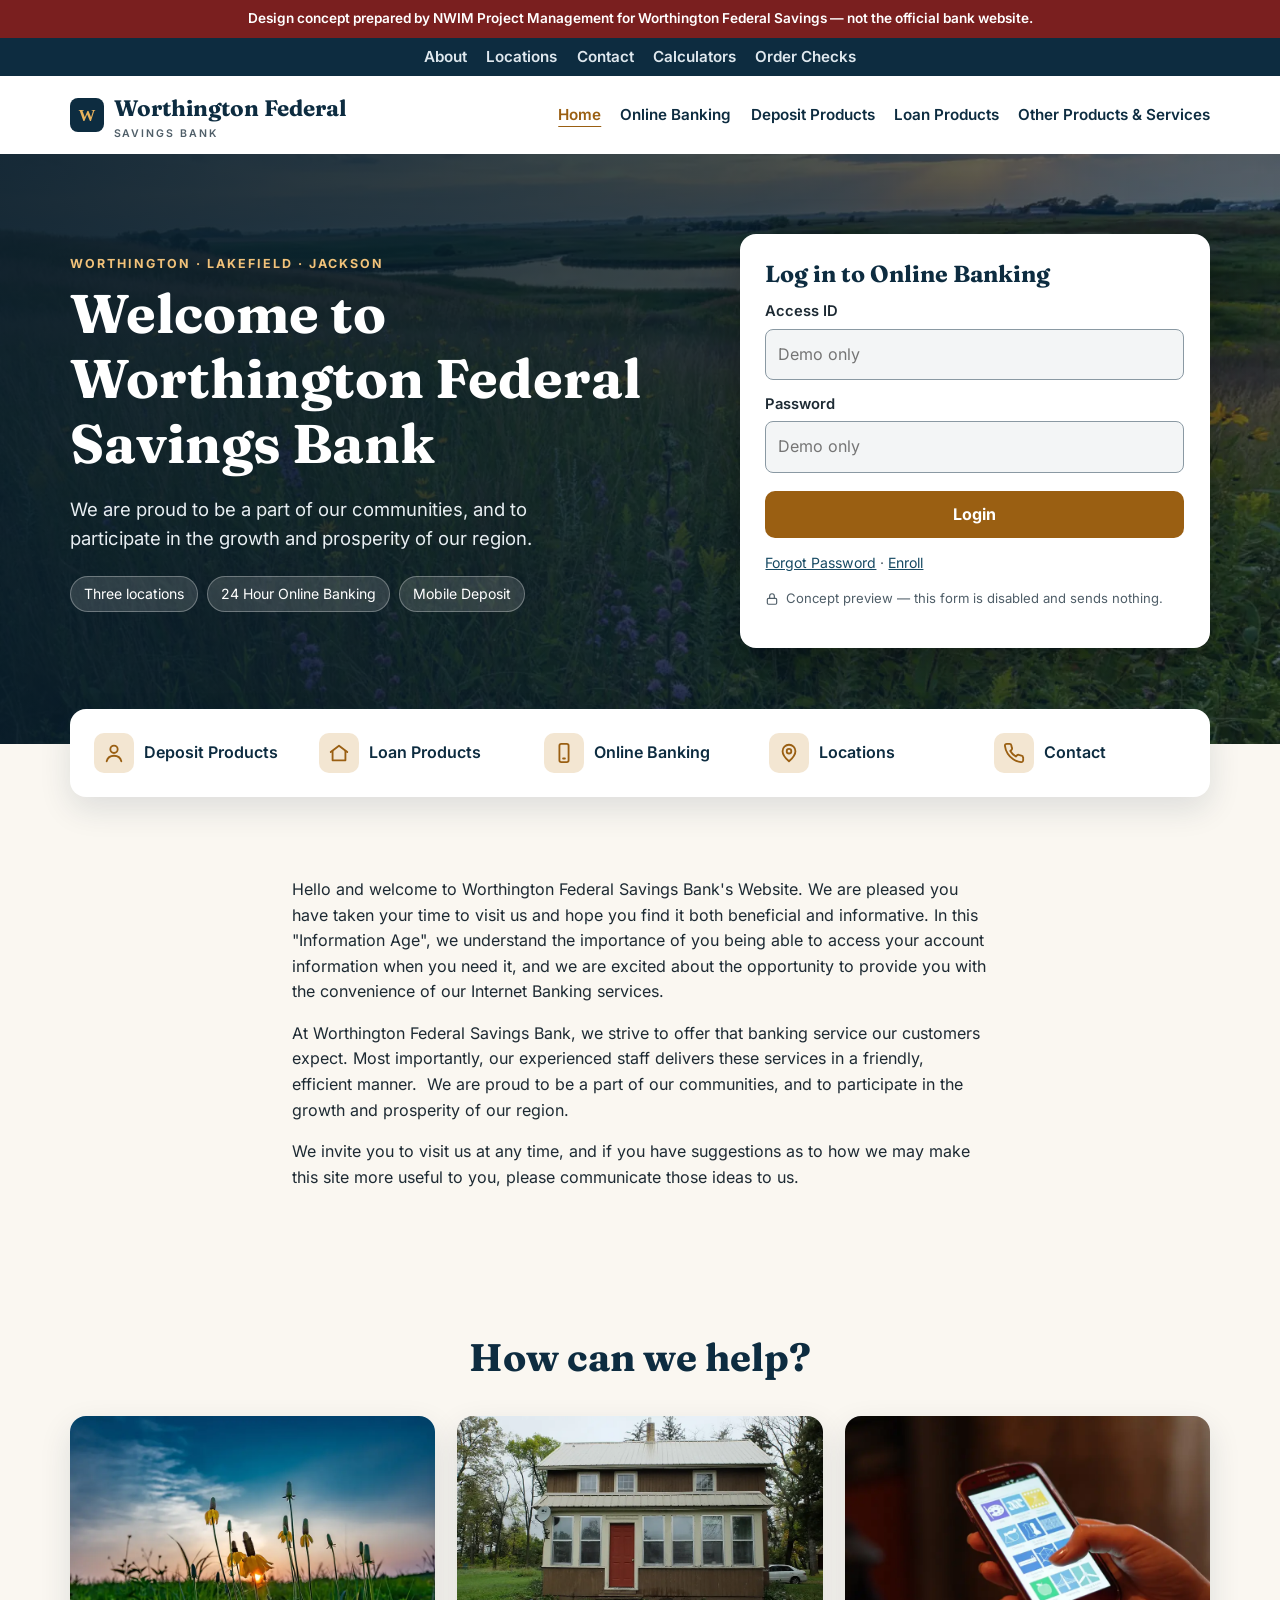
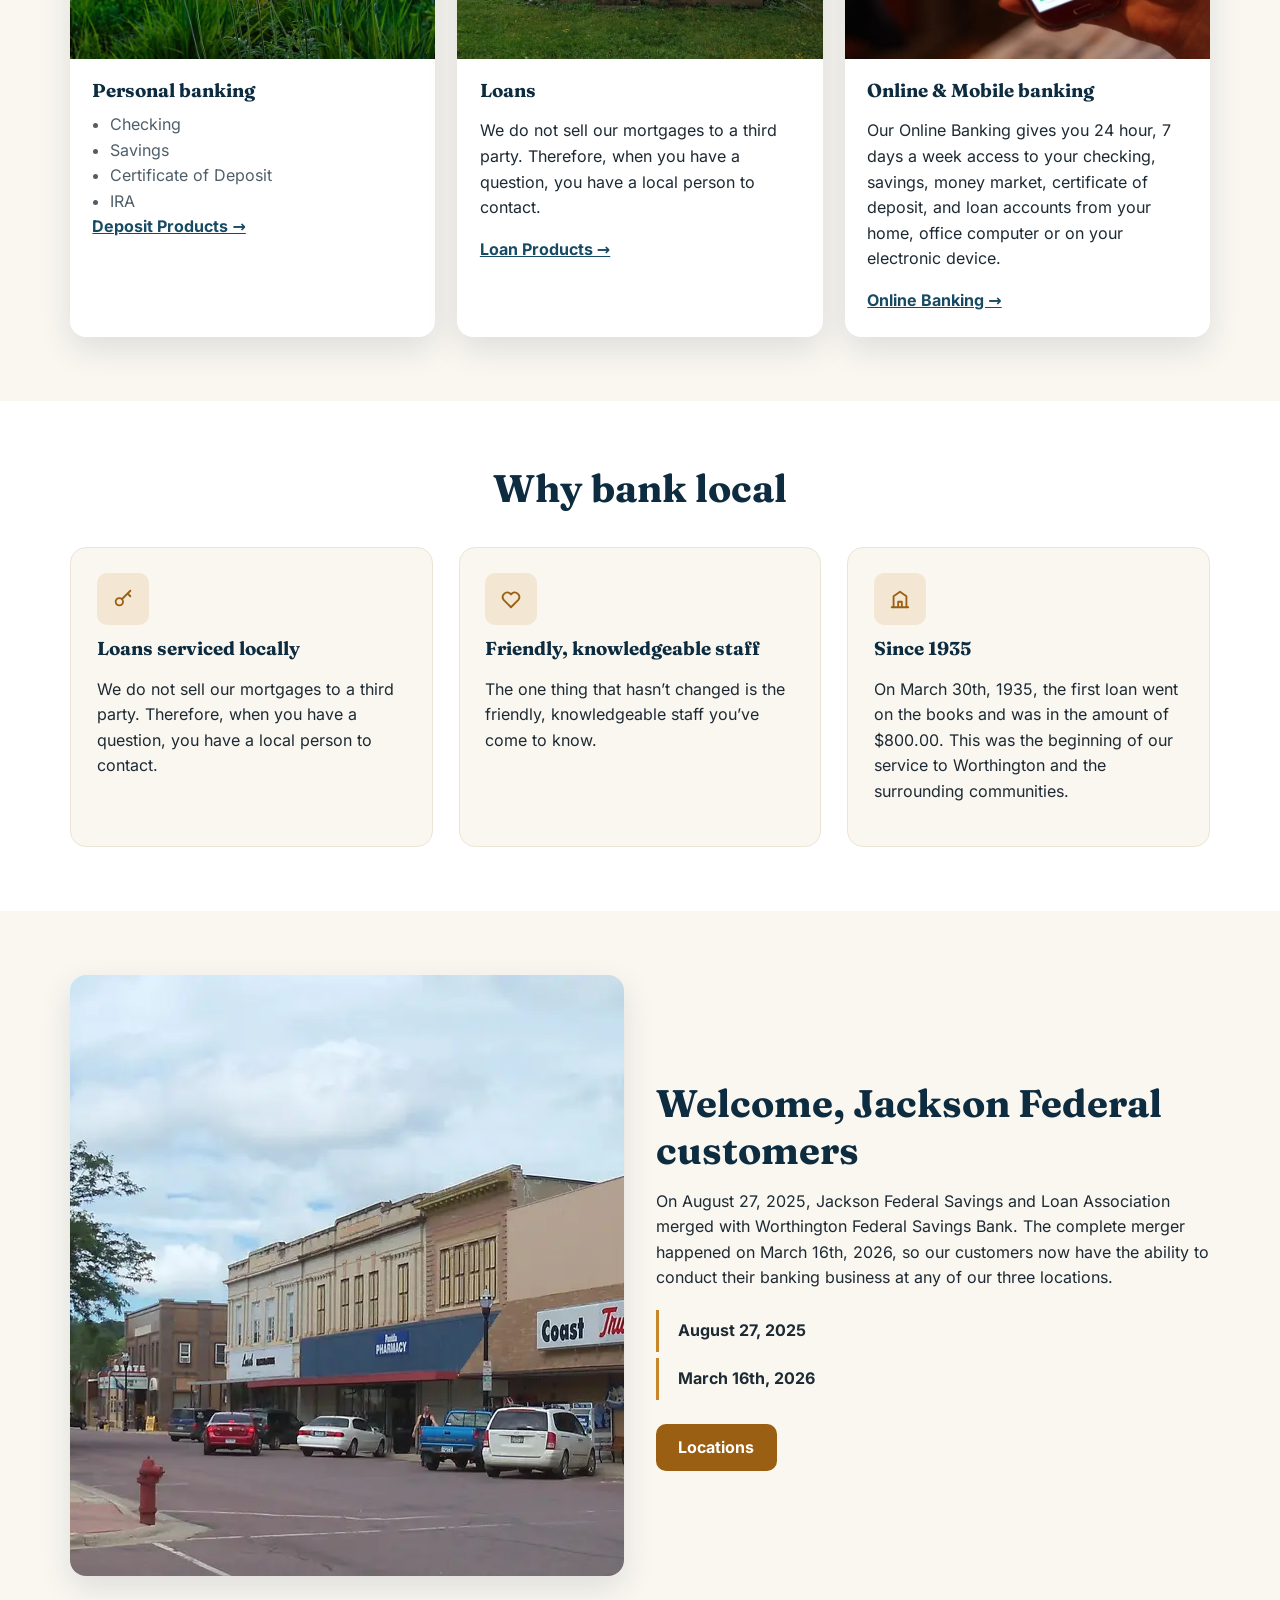
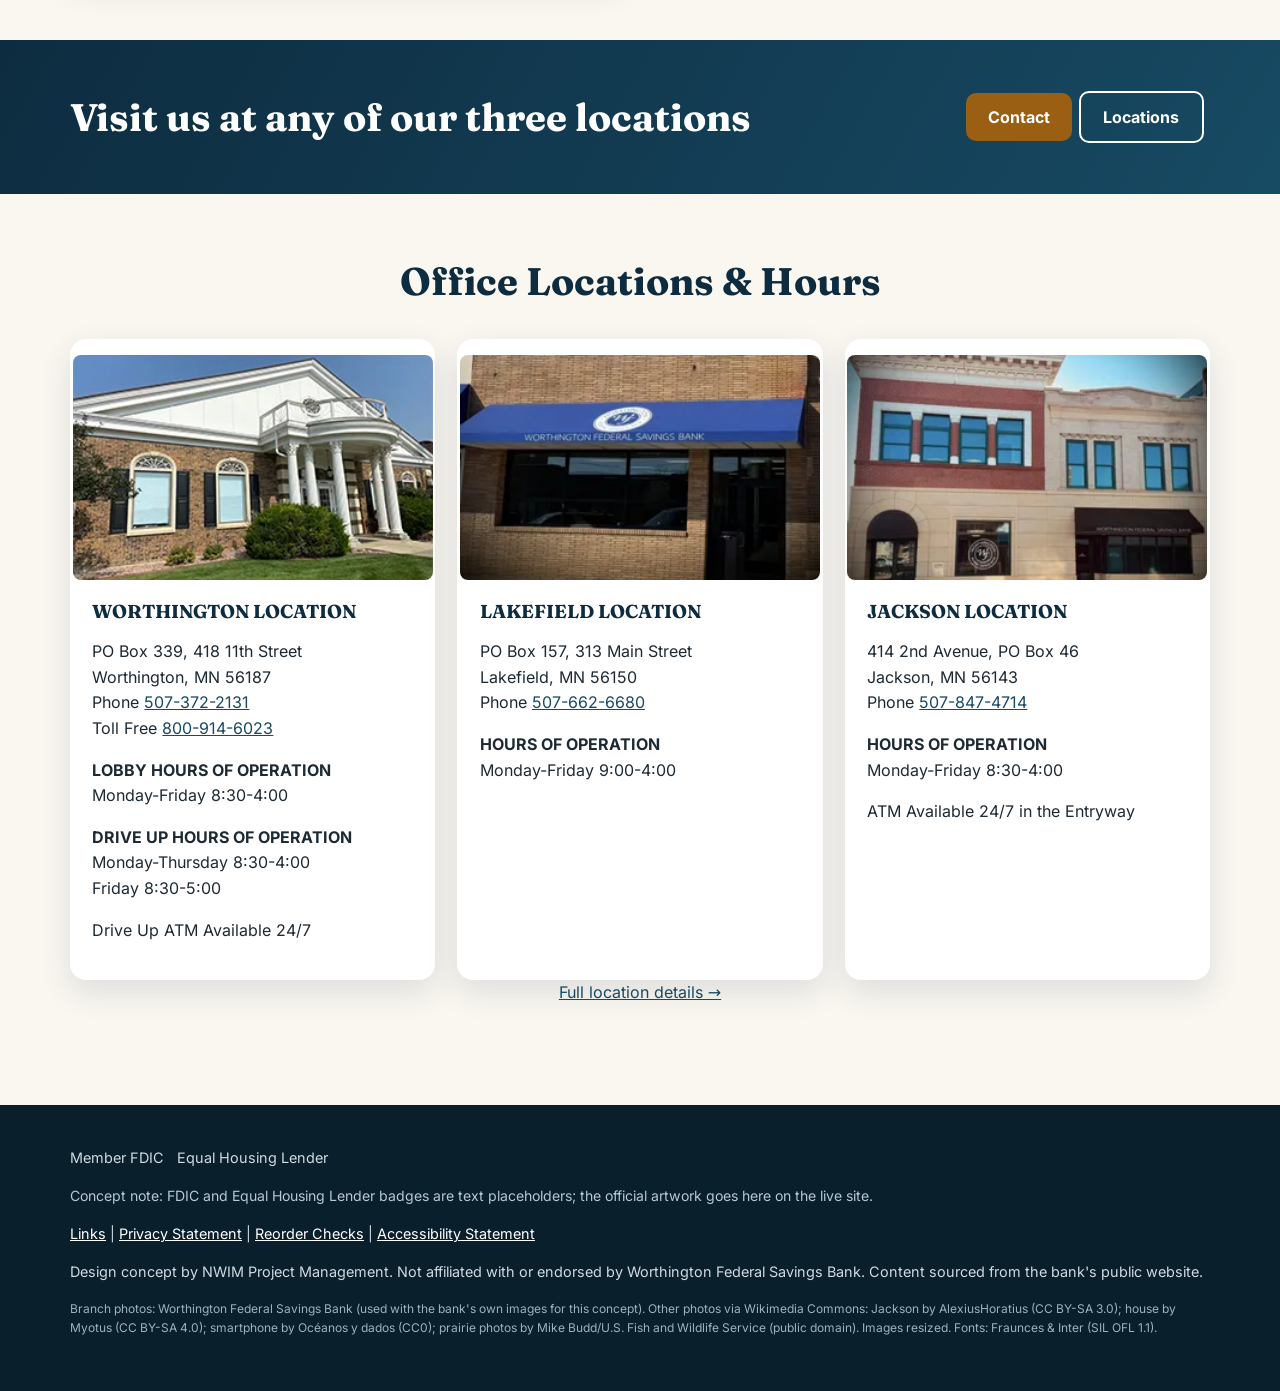
==== commit 4537556c: "Concept v3: bank branch photos, share preview image Co-Authored-By: Claude Opus 5.5 <noreply@anthrop" ====
--- a/index.html
+++ b/index.html
@@ -1,5 +1,6 @@
 <!doctype html><html lang="en"><head><meta charset="utf-8"><meta name="viewport" content="width=device-width,initial-scale=1">
-<meta name="robots" content="noindex,nofollow"><title>Home — Worthington Federal Savings Bank (Design Concept)</title>
+<meta name="robots" content="noindex,nofollow"><title>Home — Worthington Federal Savings Bank (Design Concept)</title><meta property="og:title" content="Home — Worthington Federal Savings Bank (Design Concept)"><meta property="og:description" content="Hello and welcome to Worthington Federal Savings Bank&#39;s Website."><meta property="og:type" content="website"><meta property="og:url" content="https://wfsb.nwimpm.com/"><meta property="og:image" content="https://wfsb.nwimpm.com/images/share.jpg"><meta property="og:image:width" content="1200"><meta property="og:image:height" content="630"><meta property="og:image:alt" content="Worthington Federal Savings Bank, Worthington office, with the names Worthington, Lakefield and Jackson"><meta name="twitter:card" content="summary_large_image">
+
 <link rel="preload" href="fonts/fraunces-700.woff2" as="font" type="font/woff2" crossorigin><link rel="stylesheet" href="style.css"></head><body>
 <div class="concept" role="note">Design concept prepared by NWIM Project Management for Worthington Federal Savings — not the official bank website.</div>
 <nav class="util" aria-label="Secondary"><div class="wrap"><a href="about.html">About</a><a href="locations.html">Locations</a><a href="contact.html">Contact</a><a href="calculators.html">Calculators</a><a href="order-checks.html">Order Checks</a></div></nav>
@@ -41,12 +42,12 @@
 <h2>Welcome, Jackson Federal customers</h2><p>On August 27, 2025, Jackson Federal Savings and Loan Association merged with Worthington Federal Savings Bank. The complete merger happened on March 16th, 2026, so our customers now have the ability to conduct their banking business at any of our three locations.</p>
 <ol class="timeline"><li><b>August 27, 2025</b></li><li><b>March 16th, 2026</b></li></ol>
 <a class="btn" href="locations.html">Locations</a></div></div></section><div class="cta"><div class="wrap"><div><h2>Visit us at any of our three locations</h2></div><div><a class="btn" href="contact.html">Contact</a><a class="btn ghost" href="locations.html">Locations</a></div></div></div><section id="locations"><div class="wrap"><div class="center"><h2>Office Locations &amp; Hours</h2></div><div class="cards">
-<article class="loc"><img src="images/worthington.webp" alt="Worthington City Hall, Worthington, Minnesota (town photo, not the bank)" width="900" height="506" loading="lazy"><div class="b"><h3>WORTHINGTON LOCATION</h3><p>PO Box 339, 418 11th Street<br>Worthington, MN 56187<br>Phone <a href="tel:5073722131">507-372-2131</a><br>Toll Free <a href="tel:8009146023">800-914-6023</a></p><p><strong>LOBBY HOURS OF OPERATION</strong><br>Monday-Friday 8:30-4:00</p><p><strong>DRIVE UP HOURS OF OPERATION</strong><br>Monday-Thursday 8:30-4:00<br>Friday 8:30-5:00</p><p>Drive Up ATM Available 24/7</p></div></article>
-<article class="loc"><img src="images/lakefield.webp" alt="Blooming Minnesota prairie with purple blazing star and goldenrod (scenic photo, not the bank)" width="900" height="506" loading="lazy"><div class="b"><h3>LAKEFIELD LOCATION</h3><p>PO Box 157, 313 Main Street<br>Lakefield, MN 56150<br>Phone <a href="tel:5076626680">507-662-6680</a></p><p><strong>HOURS OF OPERATION</strong><br>Monday-Friday 9:00-4:00</p></div></article>
-<article class="loc"><img src="images/jackson.webp" alt="Downtown Jackson, Minnesota (town photo, not the bank)" width="900" height="506" loading="lazy"><div class="b"><h3>JACKSON LOCATION</h3><p>414 2nd Avenue, PO Box 46<br>Jackson, MN 56143<br>Phone <a href="tel:5078474714">507-847-4714</a></p><p><strong>HOURS OF OPERATION</strong><br>Monday-Friday 8:30-4:00</p><p>ATM Available 24/7 in the Entryway</p></div></article>
+<article class="loc"><img src="images/branch-worthington.webp" alt="Worthington Federal Savings Bank, Worthington office" width="300" height="225" loading="lazy"><div class="b"><h3>WORTHINGTON LOCATION</h3><p>PO Box 339, 418 11th Street<br>Worthington, MN 56187<br>Phone <a href="tel:5073722131">507-372-2131</a><br>Toll Free <a href="tel:8009146023">800-914-6023</a></p><p><strong>LOBBY HOURS OF OPERATION</strong><br>Monday-Friday 8:30-4:00</p><p><strong>DRIVE UP HOURS OF OPERATION</strong><br>Monday-Thursday 8:30-4:00<br>Friday 8:30-5:00</p><p>Drive Up ATM Available 24/7</p></div></article>
+<article class="loc"><img src="images/branch-lakefield.webp" alt="Worthington Federal Savings Bank, Lakefield office" width="300" height="225" loading="lazy"><div class="b"><h3>LAKEFIELD LOCATION</h3><p>PO Box 157, 313 Main Street<br>Lakefield, MN 56150<br>Phone <a href="tel:5076626680">507-662-6680</a></p><p><strong>HOURS OF OPERATION</strong><br>Monday-Friday 9:00-4:00</p></div></article>
+<article class="loc"><img src="images/branch-jackson.webp" alt="Worthington Federal Savings Bank, Jackson office" width="300" height="225" loading="lazy"><div class="b"><h3>JACKSON LOCATION</h3><p>414 2nd Avenue, PO Box 46<br>Jackson, MN 56143<br>Phone <a href="tel:5078474714">507-847-4714</a></p><p><strong>HOURS OF OPERATION</strong><br>Monday-Friday 8:30-4:00</p><p>ATM Available 24/7 in the Entryway</p></div></article>
 </div><p class="center"><a href="locations.html">Full location details →</a></p></div></section></main>
 <footer><div class="wrap"><div class="comp"><a href="speedbump.html?to=fdic">Member FDIC</a><a href="speedbump.html?to=hud">Equal Housing Lender</a></div><p class="small">Concept note: FDIC and Equal Housing Lender badges are text placeholders; the official artwork goes here on the live site.</p>
 <p><a href="index.html">Links</a> | <a href="privacy-statement.html">Privacy Statement</a> | <a href="speedbump.html?to=mainstreet">Reorder Checks</a> | <a href="accessibility.html">Accessibility Statement</a></p>
 <p>Design concept by NWIM Project Management. Not affiliated with or endorsed by Worthington Federal Savings Bank. Content sourced from the bank's public website.</p>
-<p class="credits">Photos via Wikimedia Commons: Worthington City Hall by Myotus (CC BY 4.0); Jackson by AlexiusHoratius (CC BY-SA 3.0); house by Myotus (CC BY-SA 4.0); smartphone by Océanos y dados (CC0); prairie photos by Mike Budd/U.S. Fish and Wildlife Service (public domain). Images resized. Fonts: Fraunces &amp; Inter (SIL OFL 1.1).</p></div></footer>
+<p class="credits">Branch photos: Worthington Federal Savings Bank (used with the bank&#39;s own images for this concept). Other photos via Wikimedia Commons: Jackson by AlexiusHoratius (CC BY-SA 3.0); house by Myotus (CC BY-SA 4.0); smartphone by Océanos y dados (CC0); prairie photos by Mike Budd/U.S. Fish and Wildlife Service (public domain). Images resized. Fonts: Fraunces &amp; Inter (SIL OFL 1.1).</p></div></footer>
 <script src="nav.js"></script><script src="demo.js"></script></body></html>
--- a/style.css
+++ b/style.css
@@ -39,7 +39,7 @@
 .badge{display:inline-block;background:#e3efe6;color:#1f5a35;font-weight:700;font-size:.8rem;padding:.3rem .7rem;border-radius:99px;margin-bottom:.8rem}
 .timeline{list-style:none;padding:0;margin:1.2rem 0 0}.timeline li{padding:.5rem 0 .5rem 1.2rem;border-left:3px solid var(--gold);margin-bottom:.4rem}
 .loans{display:grid;gap:.8rem;grid-template-columns:repeat(auto-fit,minmax(200px,1fr));margin-top:1.5rem}.loans div{background:#fff;border-radius:12px;padding:1rem 1.2rem;border-left:4px solid var(--gold)}
-.loc{background:#fff;border-radius:var(--r);overflow:hidden;box-shadow:var(--sh)}.loc img{aspect-ratio:16/9;object-fit:cover;width:100%}.loc .b{padding:1.3rem 1.4rem}
+.loc{background:#fff;border-radius:var(--r);overflow:hidden;box-shadow:var(--sh);display:flex;flex-direction:column}.loc img{aspect-ratio:4/3;object-fit:cover;width:100%;max-width:360px;margin:1rem auto 0;border-radius:calc(var(--r)/2);background:#eef}.loc .b{padding:1.3rem 1.4rem}
 .loc dl{margin:.6rem 0 0;display:grid;grid-template-columns:auto 1fr;gap:.2rem .8rem;font-size:.93rem}.loc dt{font-weight:700}.loc dd{margin:0}
 .cta{background:linear-gradient(120deg,var(--navy),var(--navy2));color:#fff;padding:3.2rem 0}.cta .wrap{display:flex;flex-wrap:wrap;gap:1.4rem;justify-content:space-between;align-items:center}.cta h2{color:#fff;margin:0}.cta p{margin:.3rem 0 0;color:#d6e2ea}
 .cta .btn{margin:0 .4rem 0 0}
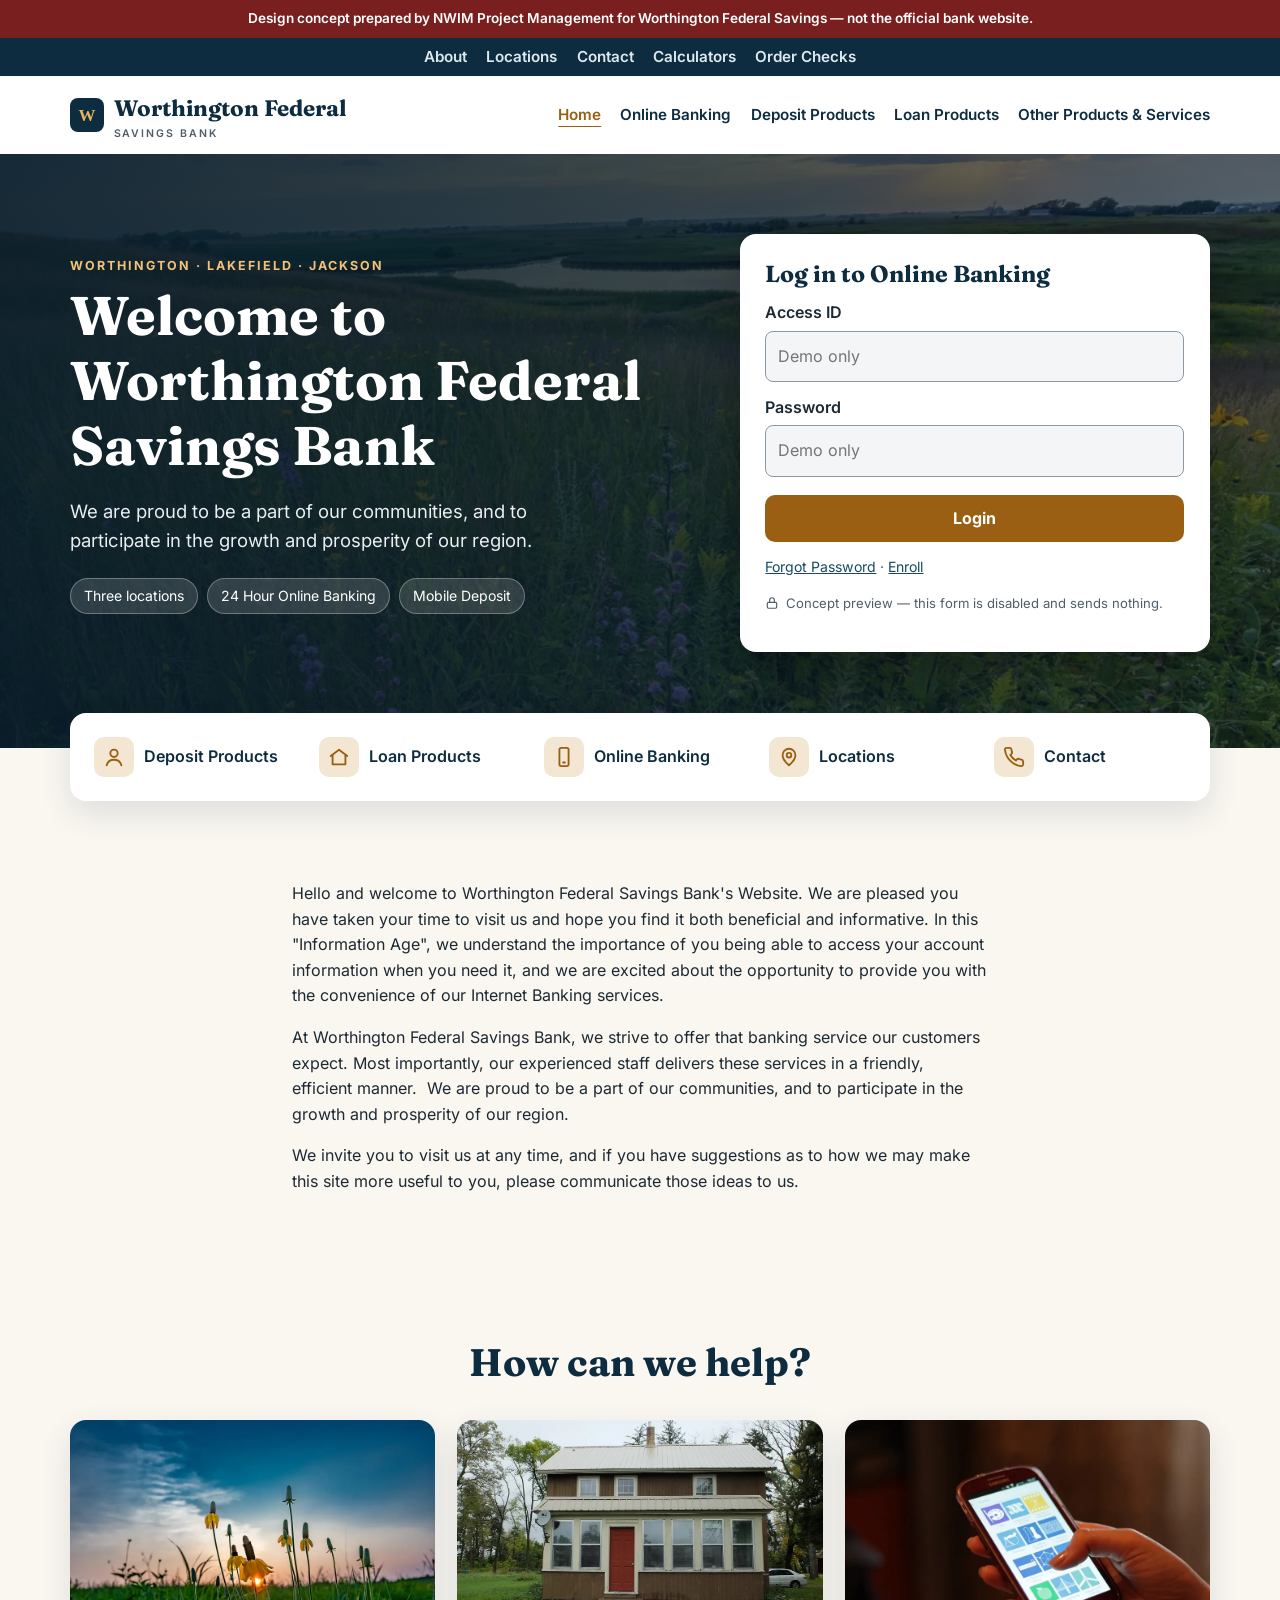
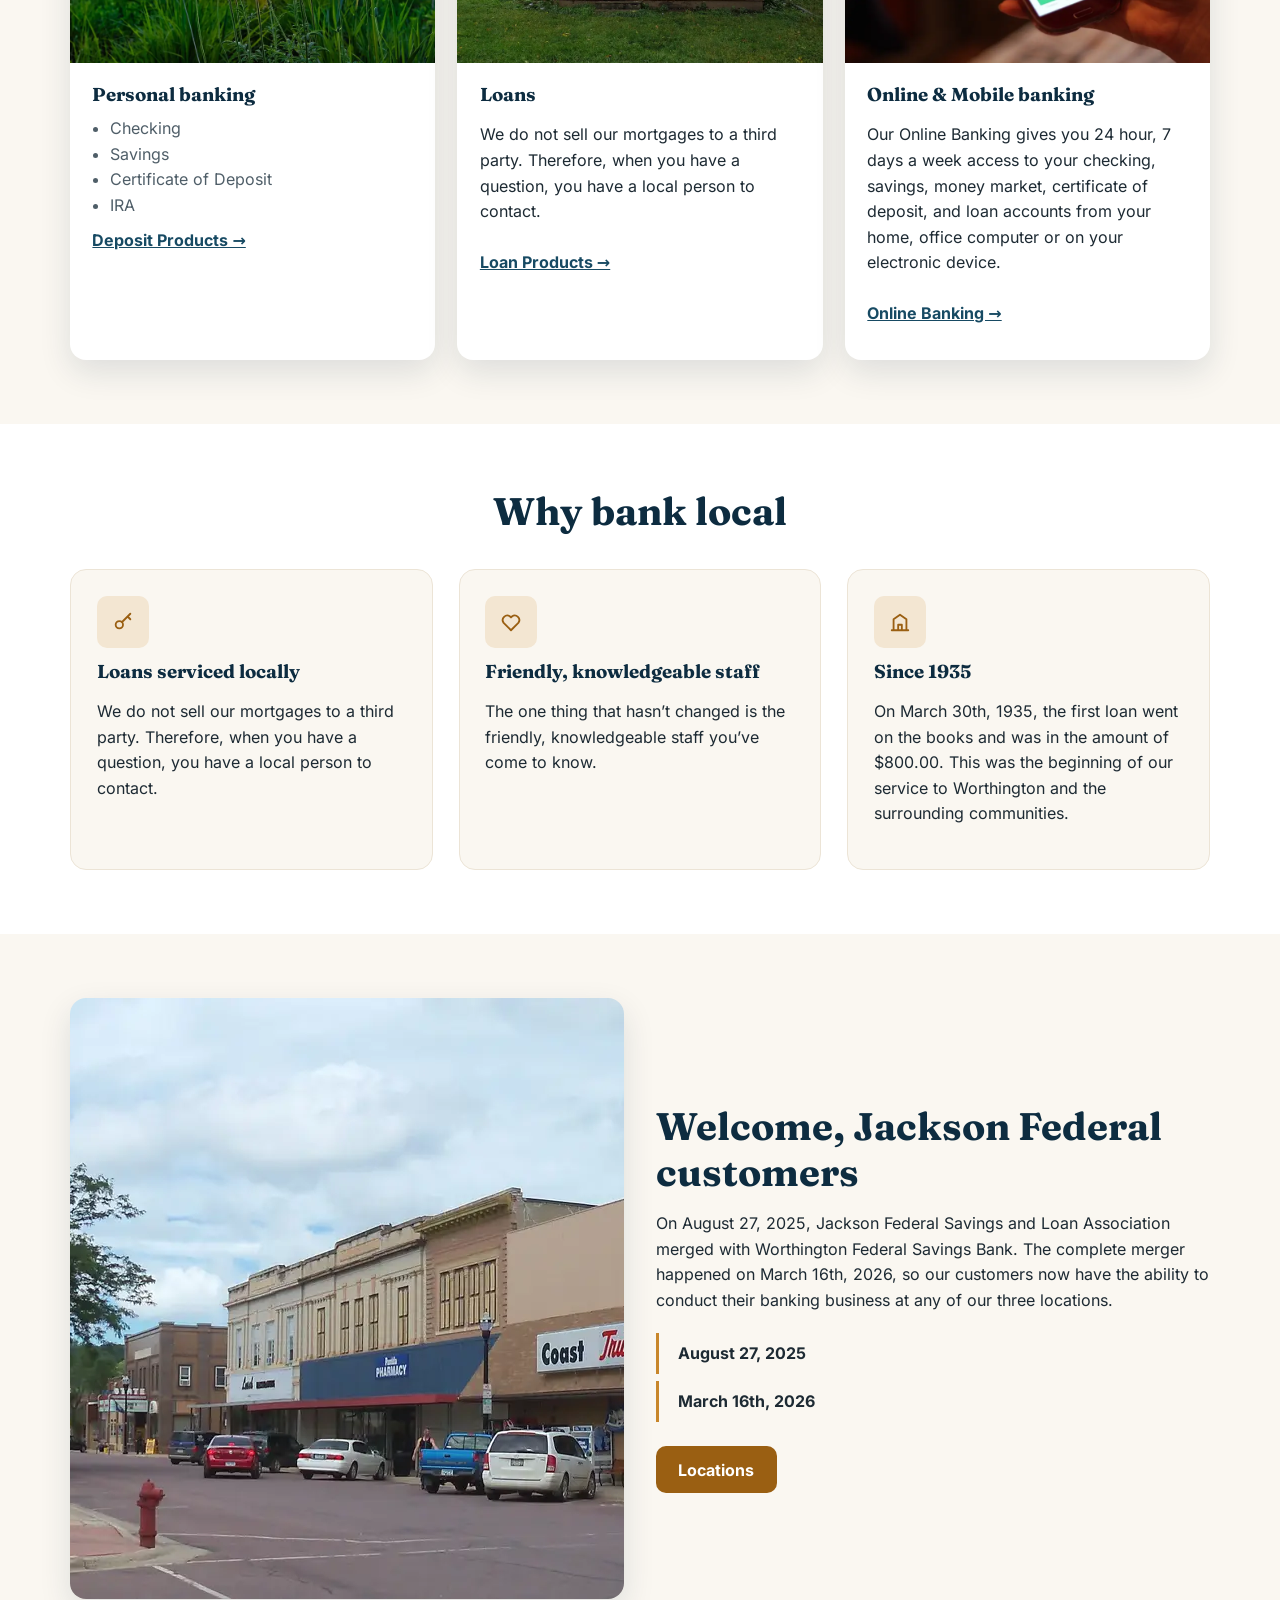
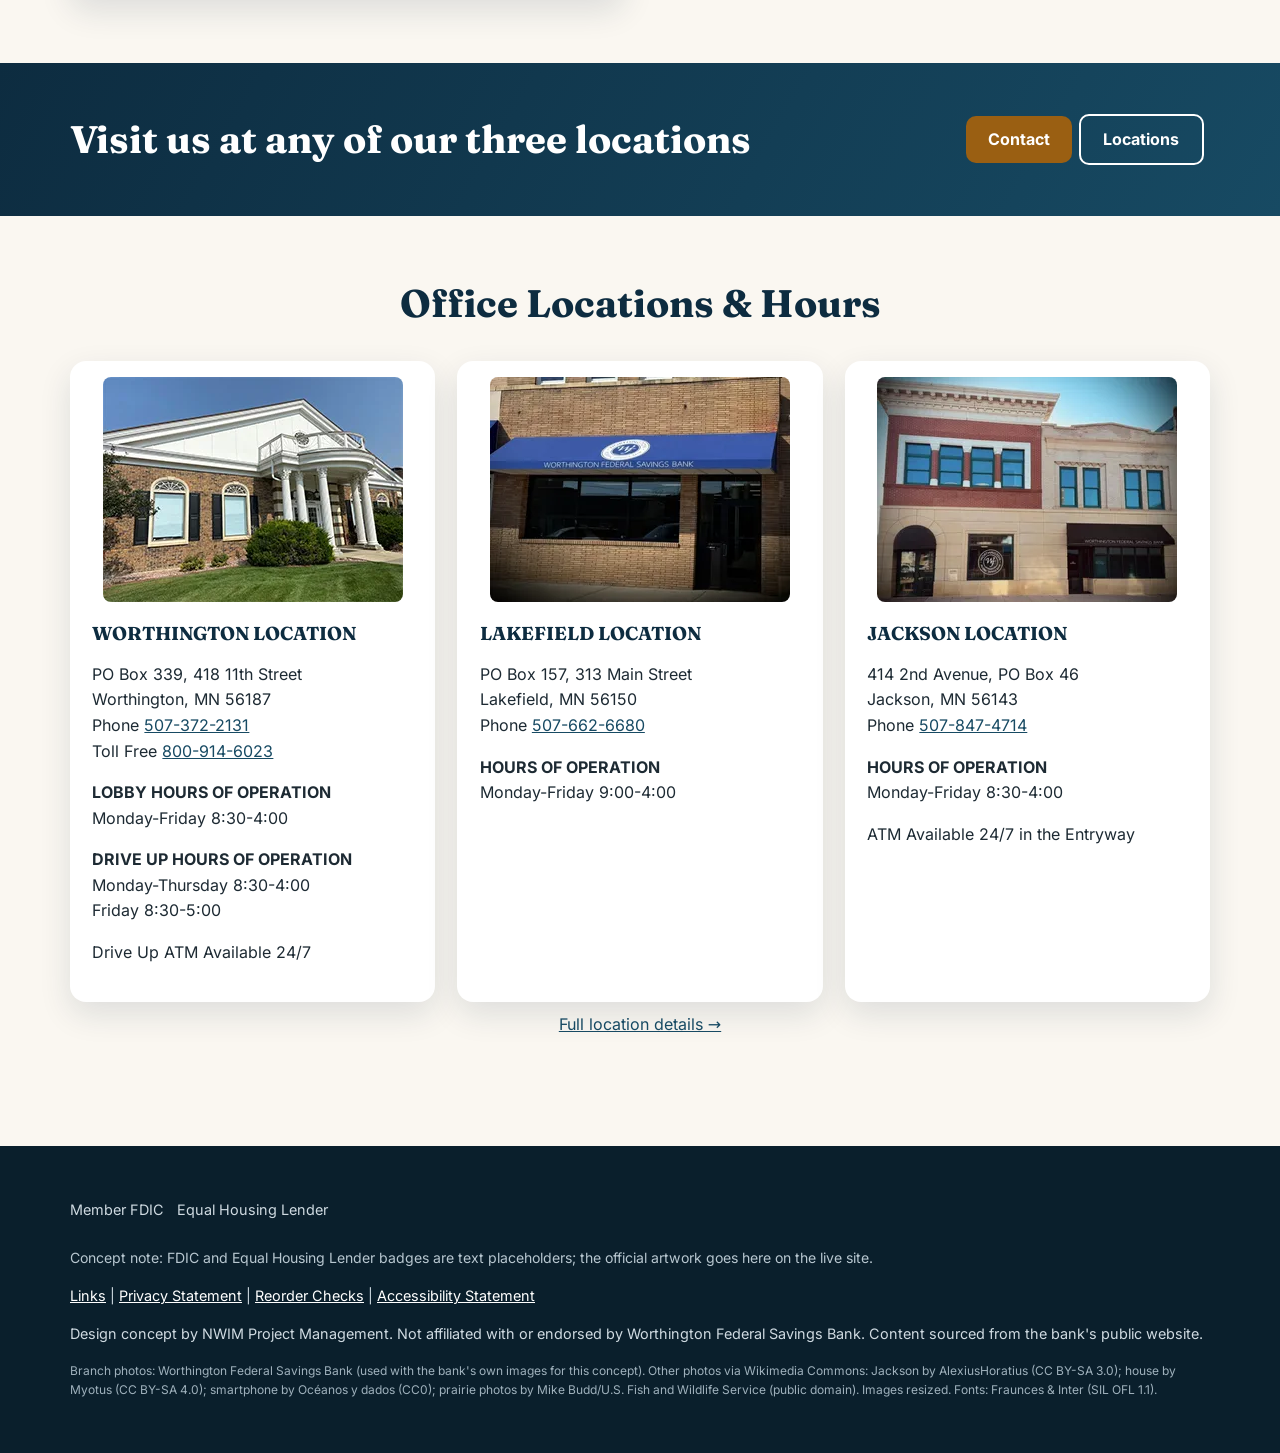
==== commit 4f2a6cbd: "Concept v4: mobile optimization, quick-link fix Co-Authored-By: Claude Opus 5.5 <noreply@anthropic.c" ====
--- a/index.html
+++ b/index.html
@@ -14,7 +14,7 @@
 <p class="msg" id="msg" role="status" hidden>Demo only — in the live site this connects to your existing online banking provider.</p>
 <p class="small"><a href="online-banking.html">Forgot Password</a> · <a href="online-banking.html">Enroll</a></p>
 <p class="lock"><svg width="14" height="14" viewBox="0 0 24 24" fill="none" stroke="currentColor" stroke-width="2" aria-hidden="true"><rect x="4" y="11" width="16" height="10" rx="2"/><path d="M8 11V7a4 4 0 018 0v4"/></svg>Concept preview — this form is disabled and sends nothing.</p></form></div></div><section class="quick" aria-label="Quick links"><div class="wrap"><ul>
-<li><a href="#personal"><span class="ic" aria-hidden="true"><svg width="22" height="22" viewBox="0 0 24 24" fill="none" stroke="currentColor" stroke-width="2" stroke-linecap="round" stroke-linejoin="round"><circle cx="12" cy="8" r="4"/><path d="M4 21c1-4 4-6 8-6s7 2 8 6"/></svg></span>Deposit Products</a></li><li><a href="#loans"><span class="ic" aria-hidden="true"><svg width="22" height="22" viewBox="0 0 24 24" fill="none" stroke="currentColor" stroke-width="2" stroke-linecap="round" stroke-linejoin="round"><path d="M3 11l9-7 9 7"/><path d="M5 10v10h14V10"/></svg></span>Loan Products</a></li><li><a href="#online"><span class="ic" aria-hidden="true"><svg width="22" height="22" viewBox="0 0 24 24" fill="none" stroke="currentColor" stroke-width="2" stroke-linecap="round" stroke-linejoin="round"><rect x="7" y="2" width="10" height="20" rx="2"/><path d="M11 18h2"/></svg></span>Online Banking</a></li><li><a href="#locations"><span class="ic" aria-hidden="true"><svg width="22" height="22" viewBox="0 0 24 24" fill="none" stroke="currentColor" stroke-width="2" stroke-linecap="round" stroke-linejoin="round"><path d="M12 21s-7-6-7-11a7 7 0 0114 0c0 5-7 11-7 11z"/><circle cx="12" cy="10" r="2.5"/></svg></span>Locations</a></li><li><a href="#contact"><span class="ic" aria-hidden="true"><svg width="22" height="22" viewBox="0 0 24 24" fill="none" stroke="currentColor" stroke-width="2" stroke-linecap="round" stroke-linejoin="round"><path d="M22 16.9v3a2 2 0 01-2.2 2 19.8 19.8 0 01-8.6-3.1 19.5 19.5 0 01-6-6A19.8 19.8 0 012.1 4.2 2 2 0 014.1 2h3a2 2 0 012 1.7c.1.9.4 1.8.7 2.7a2 2 0 01-.5 2.1L8 9.8a16 16 0 006 6l1.3-1.3a2 2 0 012.1-.4c.9.3 1.8.6 2.7.7a2 2 0 011.7 2z"/></svg></span>Contact</a></li></ul></div></section><section class="pt-welcome"><div class="wrap copy narrow"> <p>
+<li><a href="deposit-products.html"><span class="ic" aria-hidden="true"><svg width="22" height="22" viewBox="0 0 24 24" fill="none" stroke="currentColor" stroke-width="2" stroke-linecap="round" stroke-linejoin="round"><circle cx="12" cy="8" r="4"/><path d="M4 21c1-4 4-6 8-6s7 2 8 6"/></svg></span>Deposit Products</a></li><li><a href="loan-products.html"><span class="ic" aria-hidden="true"><svg width="22" height="22" viewBox="0 0 24 24" fill="none" stroke="currentColor" stroke-width="2" stroke-linecap="round" stroke-linejoin="round"><path d="M3 11l9-7 9 7"/><path d="M5 10v10h14V10"/></svg></span>Loan Products</a></li><li><a href="online-banking.html"><span class="ic" aria-hidden="true"><svg width="22" height="22" viewBox="0 0 24 24" fill="none" stroke="currentColor" stroke-width="2" stroke-linecap="round" stroke-linejoin="round"><rect x="7" y="2" width="10" height="20" rx="2"/><path d="M11 18h2"/></svg></span>Online Banking</a></li><li><a href="locations.html"><span class="ic" aria-hidden="true"><svg width="22" height="22" viewBox="0 0 24 24" fill="none" stroke="currentColor" stroke-width="2" stroke-linecap="round" stroke-linejoin="round"><path d="M12 21s-7-6-7-11a7 7 0 0114 0c0 5-7 11-7 11z"/><circle cx="12" cy="10" r="2.5"/></svg></span>Locations</a></li><li><a href="contact.html"><span class="ic" aria-hidden="true"><svg width="22" height="22" viewBox="0 0 24 24" fill="none" stroke="currentColor" stroke-width="2" stroke-linecap="round" stroke-linejoin="round"><path d="M22 16.9v3a2 2 0 01-2.2 2 19.8 19.8 0 01-8.6-3.1 19.5 19.5 0 01-6-6A19.8 19.8 0 012.1 4.2 2 2 0 014.1 2h3a2 2 0 012 1.7c.1.9.4 1.8.7 2.7a2 2 0 01-.5 2.1L8 9.8a16 16 0 006 6l1.3-1.3a2 2 0 012.1-.4c.9.3 1.8.6 2.7.7a2 2 0 011.7 2z"/></svg></span>Contact</a></li></ul></div></section><section class="pt-welcome"><div class="wrap copy narrow"> <p>
 Hello and welcome to Worthington Federal Savings Bank's Website. We are
     pleased you have taken your time to visit us and hope you find it both
     beneficial and informative. In this "Information Age", we understand the
--- a/style.css
+++ b/style.css
@@ -75,3 +75,44 @@
 footer .comp a{color:inherit;text-decoration:none}
 .cta .btn.ghost{color:#fff;border-color:#fff;background:transparent}
 .pcard img{width:100%;height:auto;aspect-ratio:3/2;object-fit:cover}
+/* ---- mobile polish ---- */
+html{-webkit-text-size-adjust:100%;text-size-adjust:100%}body{overflow-wrap:break-word}
+label{font-size:1rem}input,select,textarea{font-size:16px!important}
+.tscroll{max-width:100%;overflow-x:auto;-webkit-overflow-scrolling:touch;margin:1rem 0}.tscroll>table{margin:0}
+.loc img{max-width:300px;height:auto}
+.copy p a,.copy li a{word-break:break-word}
+a[href^="tel:"]{white-space:nowrap}
+@media(max-width:879px){
+ header .wrap{flex-wrap:wrap;padding:.7rem 1rem}.mark{flex:1 1 auto;min-width:0;font-size:1.25rem}
+ .menu-btn{min-height:44px;min-width:76px;padding:.6rem 1rem;font-size:1rem;margin-left:auto}
+ #site-menu a{display:flex;align-items:center;min-height:48px;padding:.4rem .25rem;border-bottom:1px solid #f0ebe1}
+ #site-menu a[aria-current]{text-decoration:none;box-shadow:inset 4px 0 0 var(--gold);padding-left:.75rem}
+ .menu-util{background:#f6f2ea;border-radius:10px;padding:.3rem .75rem;margin-top:.7rem}
+ .menu-util::before{content:"More";font-size:.75rem;letter-spacing:.14em;text-transform:uppercase;font-weight:700;color:var(--muted);padding:.4rem 0 .1rem}
+ .menu-util a:last-child{border-bottom:0}
+}
+@media(max-width:600px){
+ .wrap{padding:0 1rem}section{padding:2.75rem 0}
+ .concept{position:static;font-size:.78rem;padding:.4rem .75rem;line-height:1.35}
+ .hero{padding:2.25rem 0 3.5rem}.hero .wrap{gap:1.6rem}.hero p.lead{font-size:1.05rem}
+ .card{padding:1.25rem}.card input{min-height:48px}
+ .card .small a,.cform button,.btn,button{min-height:48px}
+ .card .small{display:flex;gap:1.25rem}.card .small a{display:inline-flex;align-items:center}
+ .quick ul{grid-template-columns:1fr 1fr;padding:.4rem}.quick a{padding:.7rem .5rem;min-height:56px;font-size:.95rem}.quick .ic{width:34px;height:34px}
+ .quick li:last-child:nth-child(odd){grid-column:1/-1}
+ .cards,.content,.why .grid3,.loans{grid-template-columns:1fr}
+ .pcard a,.center a{display:inline-flex;align-items:center;min-height:44px}
+ .cta .wrap{flex-direction:column;align-items:stretch}.cta .wrap>div:last-child{display:flex;gap:.6rem}.cta .btn{flex:1;text-align:center;margin:0}
+ .sb-btns .btn{flex:1;text-align:center}
+ .loc .b{padding:1.1rem 1.2rem}
+ .copy table{font-size:.95rem}.copy td,.copy th{padding:.5rem .6rem}
+ .privacy .tscroll table{min-width:520px}
+ .copy>p:first-child a,.copy>p a[href^="#"]{display:inline-block;padding:.6rem .1rem}
+.cform .grid{gap:.3rem;margin:.8rem 0}.cform .grid label{margin-top:.6rem}.cform input,.cform select{min-height:48px}
+ .cform button{width:100%}.result{margin-top:.8rem}.cform h3,.cform h4{margin-top:1.2rem}
+ #calc-pick{max-width:none;min-height:48px}
+ footer{padding:2rem 0 2.5rem}footer .comp a{display:inline-flex;align-items:center;min-height:44px}
+ footer p a{display:inline-block;padding:.55rem 0}
+}
+@media(max-width:600px){.copy table{font-size:1rem}.quick a{font-size:1rem}footer p a{padding:.7rem 0}}
+.pcard a,.center a{display:inline-flex;align-items:center;min-height:44px}footer .comp a{display:inline-flex;align-items:center;min-height:44px}
